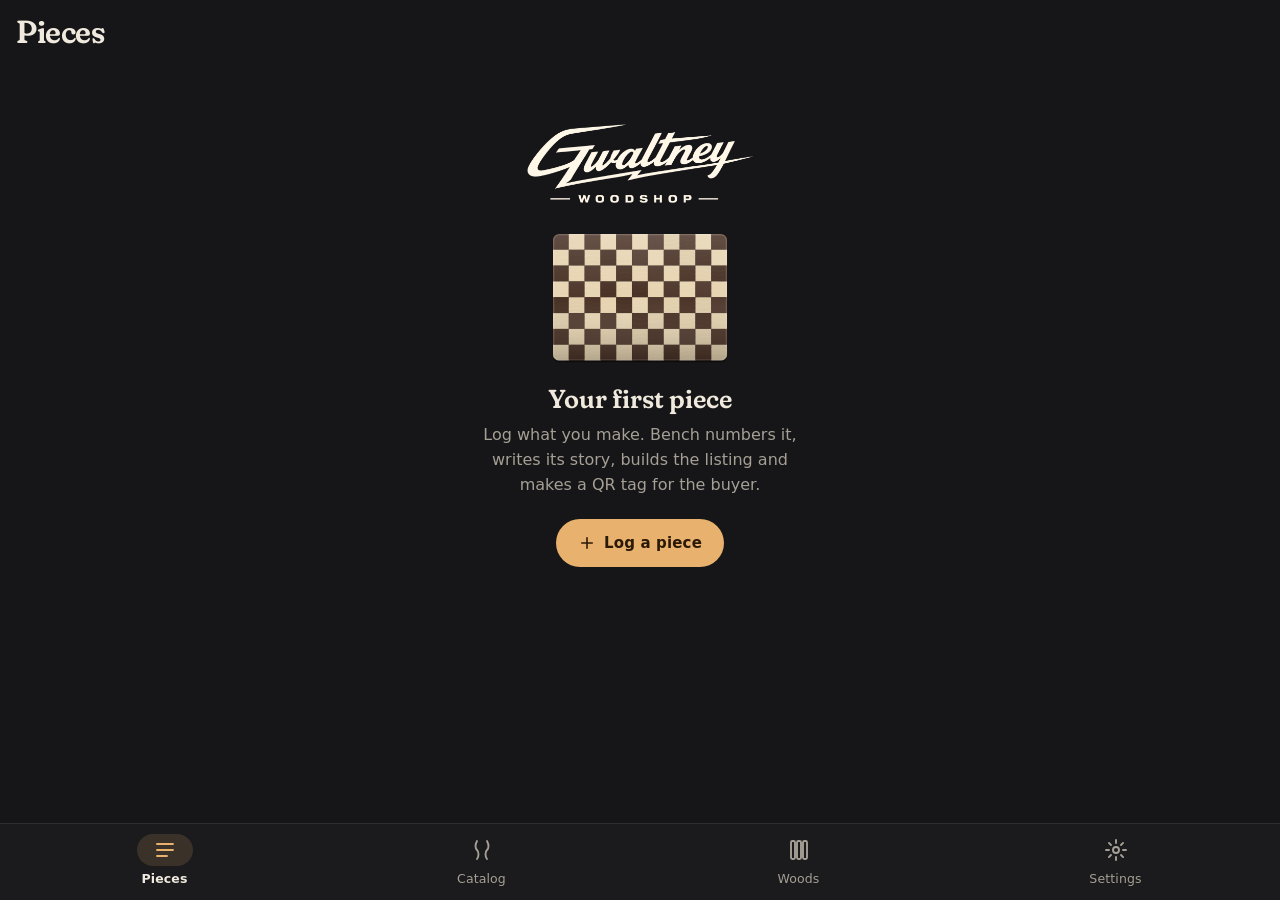
==== app/index.html @ 1e4c3df0 "Update the story page" ====
<!doctype html>
<html lang="en">
<head>
<meta charset="utf-8">
<meta name="viewport" content="width=device-width, initial-scale=1, viewport-fit=cover">
<meta name="theme-color" content="#161618">
<title>Bench</title>
<link rel="stylesheet" href="app.css">
</head>
<body>
<header id="top">
  <button id="backBtn" class="icon" aria-label="Back" hidden>
    <svg viewBox="0 0 24 24"><path d="M15 5l-7 7 7 7"/></svg>
  </button>
  <h1 id="title">Pieces</h1>
  <div id="topActions"></div>
</header>
<main id="view"></main>
<nav id="tabs">
  <button data-tab="pieces" class="on"><span class="pill"><svg viewBox="0 0 24 24"><path d="M4 6h16M4 12h16M4 18h10"/></svg></span><span>Pieces</span></button>
  <button data-tab="catalog"><span class="pill"><svg viewBox="0 0 24 24"><path d="M7 3c-2 4-2 7 0 9s2 6 0 9M17 3c2 4 2 7 0 9s-2 6 0 9"/></svg></span><span>Catalog</span></button>
  <button data-tab="woods"><span class="pill"><svg viewBox="0 0 24 24"><rect x="4" y="3" width="4" height="18" rx="1.5"/><rect x="10" y="3" width="4" height="18" rx="1.5"/><rect x="16" y="3" width="4" height="18" rx="1.5"/></svg></span><span>Woods</span></button>
  <button data-tab="settings"><span class="pill"><svg viewBox="0 0 24 24"><circle cx="12" cy="12" r="3"/><path d="M12 2v3M12 19v3M2 12h3M19 12h3M4.9 4.9l2.1 2.1M17 17l2.1 2.1M4.9 19.1L7 17M17 7l2.1-2.1"/></svg></span><span>Settings</span></button>
</nav>
<div id="sheet" hidden><div class="sheet-card" id="sheetCard"></div></div>
<div id="toast" hidden></div>
<input type="file" id="filePick" hidden>
<script src="qrcode.js"></script>
<script src="geom.js"></script>
<script src="shapes.js"></script>
<script src="grain.js"></script>
<script src="draw.js"></script>
<script src="bowl.js"></script>
<script src="boards.js"></script>
<script src="clipper.js"></script>
<script src="three.min.js"></script>
<script src="view3d.js"></script>
<script src="data.js"></script>
<script src="app.js"></script>
<script src="sync.js"></script>
</body>
</html>
---- app/app.css ----
/* Bench — graphite dark with honey accents. Wood is the color; the chrome stays quiet.
   Signature: grain-line squiggles for progress, measurements set in Fraunces with real fractions. */
@font-face { font-family: 'Fraunces'; src: url(fonts/fraunces.woff2) format('woff2-variations'), url(fonts/fraunces.woff2) format('woff2'); font-weight: 100 900; font-display: swap; }
:root {
  --bg: #161618;
  --card: #1f1f22;
  --card2: #29292d;
  --card3: #333338;
  --line: #3a3a40;
  --line-soft: #2c2c31;
  --text: #f0e9dd;
  --dim: #a59f95;
  --faint: #6e6a64;
  --accent: #e9b16e;
  --accent-ink: #2b1907;
  --accent-tint: rgba(233, 177, 110, .15);
  --accent-line: rgba(233, 177, 110, .5);
  --ok: #a3c98d;
  --ok-ink: #14230d;
  --danger: #ff9f8c;
  --serif: 'Fraunces', 'Noto Serif', Georgia, serif;
  --sans: 'Google Sans Text', 'Google Sans', Roboto, system-ui, -apple-system, sans-serif;
  --spring: cubic-bezier(.34, 1.5, .64, 1);
  --ease: cubic-bezier(.2, 0, 0, 1);
  --safe-top: env(safe-area-inset-top, 0px);
  --safe-bot: env(safe-area-inset-bottom, 0px);
}
* { box-sizing: border-box; -webkit-tap-highlight-color: transparent; }
html, body { margin: 0; background: var(--bg); color: var(--text); font-family: var(--sans); font-size: 16px; }
body { min-height: 100vh; padding-bottom: calc(84px + var(--safe-bot)); -webkit-font-smoothing: antialiased; }
button { font: inherit; color: inherit; background: none; border: 0; cursor: pointer; padding: 0; }
button:disabled { opacity: .38; pointer-events: none; }
input, textarea, select { font: inherit; color: var(--text); background: var(--card2); border: 1.5px solid transparent; border-radius: 14px; padding: 13px 14px; width: 100%; transition: border-color .2s var(--ease), background .2s; }
input::placeholder, textarea::placeholder { color: var(--faint); }
textarea { min-height: 120px; resize: vertical; line-height: 1.5; }
input:focus, textarea:focus, select:focus { outline: none; border-color: var(--accent); background: #2d2b2a; }
:focus-visible { outline: 2px solid var(--accent); outline-offset: 2px; }
input[type=color] { padding: 0; height: 52px; border: 0; overflow: hidden; cursor: pointer; }
input[type=color]::-webkit-color-swatch-wrapper { padding: 0; }
input[type=color]::-webkit-color-swatch { border: 0; border-radius: 14px; }
select { appearance: none; background-image: linear-gradient(45deg, transparent 50%, var(--dim) 50%), linear-gradient(135deg, var(--dim) 50%, transparent 50%); background-position: calc(100% - 20px) 55%, calc(100% - 15px) 55%; background-size: 5px 5px; background-repeat: no-repeat; padding-right: 36px; }
label.f { display: block; margin: 18px 0 7px; color: var(--dim); font-size: 13.5px; font-weight: 500; letter-spacing: .01em; }
label.f span { color: var(--faint); font-weight: 400; }
svg { display: block; }
[hidden] { display: none !important; }
h2, h3 { font-family: var(--serif); font-weight: 600; font-variation-settings: 'SOFT' 100; }

/* ---------- Touch: a soft honey bloom where the finger lands, and a little spring ---------- */
.btn, .card.listrow, button.listrow, .chip, .seg button, .filters button, nav#tabs button, .wood, .tpl, .preset, .kp button, .stepper button, .fab, .icon, .tl, .piece, .patpick, .swrow, .lockbtn, .meas, .mini { position: relative; }
.btn::after, button.listrow::after, .chip::after, .seg button::after, .filters button::after, .wood::after, .tpl::after, .preset::after, .kp button::after, .stepper button::after, .fab::after, .icon::after, .tl::after, .piece::after, .patpick::after, .swrow::after, .lockbtn::after, .meas::after, .mini::after {
  content: ''; position: absolute; inset: 0; border-radius: inherit; pointer-events: none; opacity: 0;
  background: radial-gradient(circle at var(--bx, 50%) var(--by, 50%), rgba(255, 210, 150, .26), rgba(255, 190, 120, .08) 45%, transparent 72%);
  transition: opacity .6s var(--ease);
}
.bloom::after { opacity: 1; transition: opacity .06s; }
.btn, .chip, .seg button, .filters button, .wood, .tpl, .preset, .kp button, .stepper button, .fab, .tl, .piece, .patpick, .meas, .mini { transition: transform .4s var(--spring), border-radius .4s var(--spring), background-color .2s, color .2s, border-color .2s; }
.btn:active, .chip:active, .filters button:active, .wood:active, .tpl:active, .preset:active, .kp button:active, .stepper button:active, .fab:active, .tl:active, .piece:active, .patpick:active, .meas:active, .mini:active { transform: scale(.965); transition-duration: .1s; }

/* ---------- Top bar: a large title that tucks in when you scroll ---------- */
header#top { position: sticky; top: 0; z-index: 5; display: flex; align-items: center; gap: 4px; height: calc(64px + var(--safe-top)); padding: var(--safe-top) 12px 0 16px; background: var(--bg); transition: box-shadow .3s; }
header#top.scrolled { box-shadow: 0 1px 0 var(--line-soft), 0 10px 24px -14px #000; }
header h1 { flex: 1; margin: 0; font: 600 32px/1.15 var(--serif); font-variation-settings: 'SOFT' 100, 'opsz' 72; letter-spacing: -.012em; white-space: nowrap; overflow: hidden; text-overflow: ellipsis; transition: font-size .3s var(--ease); }
header#top.scrolled h1 { font-size: 22px; }
#backBtn { margin-left: -8px; }
.icon { width: 44px; height: 44px; border-radius: 22px; display: grid; place-items: center; flex: none; color: var(--text); }
.icon svg { width: 24px; height: 24px; fill: none; stroke: currentColor; stroke-width: 2; stroke-linecap: round; stroke-linejoin: round; }
#topActions { display: flex; gap: 4px; align-items: center; }

main#view { padding: 2px 16px 28px; }
main#view.enter { animation: viewIn .32s var(--ease); }
@keyframes viewIn { from { opacity: 0; transform: translateY(10px); } }

/* ---------- Navigation bar with the expressive pill ---------- */
nav#tabs { position: fixed; left: 0; right: 0; bottom: 0; z-index: 6; display: grid; grid-template-columns: repeat(4, 1fr); background: #1c1c1fee; padding: 10px 6px calc(12px + var(--safe-bot)); backdrop-filter: blur(14px); -webkit-backdrop-filter: blur(14px); box-shadow: 0 -1px 0 var(--line-soft); }
nav#tabs button { display: flex; flex-direction: column; align-items: center; gap: 5px; color: var(--dim); font-size: 12.5px; font-weight: 500; letter-spacing: .01em; border-radius: 18px; padding-bottom: 2px; }
nav#tabs .pill { display: grid; place-items: center; width: 56px; height: 32px; border-radius: 16px; transition: background-color .3s, width .45s var(--spring); }
nav#tabs button svg { width: 24px; height: 24px; fill: none; stroke: currentColor; stroke-width: 1.9; stroke-linecap: round; stroke-linejoin: round; }
nav#tabs button.on { color: var(--text); font-weight: 700; }
nav#tabs button.on .pill { background: var(--accent-tint); color: var(--accent); animation: pillIn .5s var(--spring); }
@keyframes pillIn { from { width: 24px; } }

/* ---------- Buttons: fully round, they square up a little when pressed ---------- */
.btn { white-space: nowrap; display: inline-flex; align-items: center; justify-content: center; gap: 8px; min-height: 48px; padding: 0 22px; border-radius: 999px; background: var(--card2); font-weight: 600; font-size: 15px; letter-spacing: .01em; }
.btn:active { border-radius: 16px; }
.btn.primary { background: var(--accent); color: var(--accent-ink); }
.btn.tonal { background: var(--accent-tint); color: var(--accent); }
.btn.wide { width: 100%; }
.btn.small { min-height: 38px; padding: 0 15px; font-size: 14px; }
.btn.small:active { border-radius: 12px; }
.btn.danger { color: var(--danger); background: rgba(255, 159, 140, .09); }
.btn svg { width: 18px; height: 18px; fill: none; stroke: currentColor; stroke-width: 2.1; stroke-linecap: round; stroke-linejoin: round; flex: none; }
.row { display: flex; gap: 10px; align-items: center; }
.row > * { flex: 1; min-width: 0; }
.muted { color: var(--dim); }
.small { font-size: 13.5px; }
.center { text-align: center; }
.sec { margin: 26px 2px 10px; font: 600 19px/1.2 var(--serif); font-variation-settings: 'SOFT' 100, 'opsz' 24; color: var(--text); display: flex; align-items: center; justify-content: space-between; gap: 10px; }
.sec .small, .sec .muted { font-family: var(--sans); font-weight: 400; }
.note { color: var(--dim); font-size: 13.5px; line-height: 1.5; margin: 8px 2px 0; }

/* ---------- Surfaces ---------- */
.card { background: var(--card); border-radius: 22px; padding: 16px; box-shadow: inset 0 1px 0 rgba(255, 255, 255, .025); }
.card.flush { padding: 0; overflow: hidden; }
.tray { background: var(--card); border-radius: 26px; padding: 18px 16px 18px; margin-top: 14px; box-shadow: inset 0 1px 0 rgba(255, 255, 255, .025); }
.tray-h { display: flex; align-items: center; justify-content: space-between; gap: 10px; margin: 0 0 12px; font: 600 19px/1.2 var(--serif); font-variation-settings: 'SOFT' 100, 'opsz' 24; }
.tray-h .small { font-family: var(--sans); font-weight: 400; }
.tray label.f:first-child, .tray .tray-h + label.f { margin-top: 0; }
.tray .card { background: var(--card2); }
.tray .card input, .tray .card select, .tray .card textarea, .sheet-card .card input, .sheet-card .card select, .sheet-card .card textarea { background: var(--card3); }
.tray input, .tray textarea, .tray select { background: var(--card2); }
.listrow { display: flex; align-items: center; gap: 12px; padding: 13px 14px; border-bottom: 1px solid var(--line-soft); width: 100%; text-align: left; min-height: 56px; }
.listrow:last-child { border-bottom: 0; }
.listrow .grow, .grow { flex: 1; min-width: 0; }
.listrow .t { font-weight: 600; font-size: 15.5px; }
.listrow .s { font-size: 13.5px; color: var(--dim); white-space: nowrap; overflow: hidden; text-overflow: ellipsis; margin-top: 1px; }
.listrow.add { color: var(--accent); font-weight: 600; }
.chip { display: inline-flex; align-items: center; gap: 5px; padding: 4px 11px; border-radius: 99px; font-size: 12.5px; font-weight: 500; background: var(--card2); color: var(--dim); white-space: nowrap; }
.chip.sold { color: var(--ok); background: rgba(163, 201, 141, .12); }
.chip.avail { color: var(--accent); background: var(--accent-tint); }
.chip.warn { color: var(--danger); background: rgba(255, 159, 140, .12); }
.filters { display: flex; gap: 8px; overflow-x: auto; padding: 2px 16px 12px; margin: 0 -16px; scrollbar-width: none; scroll-padding: 16px; }
.filters::-webkit-scrollbar { display: none; }
.filters button { flex: none; padding: 9px 16px; border-radius: 12px; background: var(--card2); color: var(--dim); font-size: 14px; font-weight: 500; }
.filters button.on { background: var(--accent); color: var(--accent-ink); font-weight: 600; border-radius: 999px; }
.filters button.tpl { border-radius: 18px; padding: 8px 6px; width: 88px; background: var(--card); color: inherit; font-size: inherit; }
.filters button.tpl.sel { background: var(--accent-tint); box-shadow: inset 0 0 0 1.5px var(--accent-line); }

/* Button group (segmented): connected pieces, the chosen one turns into a pill */
.seg { display: flex; gap: 3px; }
.seg button { flex: 1; min-height: 44px; padding: 0 8px; border-radius: 10px; background: var(--card2); color: var(--dim); font-size: 14px; font-weight: 500; transition: border-radius .45s var(--spring), background-color .2s, color .2s; }
.seg button:first-child { border-radius: 999px 10px 10px 999px; }
.seg button:last-child { border-radius: 10px 999px 999px 10px; }
.seg button:only-child { border-radius: 999px; }
.seg button.on { background: var(--accent); color: var(--accent-ink); font-weight: 600; border-radius: 999px; }

.strip { display: flex; height: 12px; border-radius: 6px; overflow: hidden; }
.strip i { flex: 1; }

/* ---------- Pieces ---------- */
.search { display: flex; align-items: center; gap: 10px; background: var(--card2); border-radius: 999px; padding: 0 8px 0 16px; margin: 0 0 12px; }
.search svg { width: 20px; height: 20px; fill: none; stroke: var(--dim); stroke-width: 2; stroke-linecap: round; flex: none; }
.search input { background: none; border: 0; padding: 13px 0; }
.search input:focus { background: none; }
.piece { display: flex; gap: 14px; align-items: center; padding: 12px 14px 12px 12px; margin-bottom: 10px; width: 100%; text-align: left; background: var(--card); border-radius: 24px; }
.piece .thumb { width: 76px; height: 76px; border-radius: 18px; background: #232327; flex: none; overflow: hidden; display: grid; place-items: center; }
.piece .thumb img { width: 100%; height: 100%; object-fit: cover; }
.piece .thumb svg { width: 100%; height: 100%; }
.piece .meta { flex: 1; min-width: 0; }
.no { font: 600 13.5px var(--serif); font-variation-settings: 'SOFT' 100; color: var(--accent); letter-spacing: .03em; font-feature-settings: 'tnum' 1; }
.piece .nm { font: 600 18px/1.2 var(--serif); font-variation-settings: 'SOFT' 100, 'opsz' 24; margin: 1px 0 7px; white-space: nowrap; overflow: hidden; text-overflow: ellipsis; }
.piece .lc { display: flex; align-items: center; gap: 10px; }
.piece .lc .chip { padding: 2px 9px; }
.piece .woodline { display: flex; height: 6px; border-radius: 3px; overflow: hidden; margin-top: 9px; opacity: .9; }
.piece .woodline i { flex: 1; }

/* Squiggle: wavy where it's in progress, flat where it's still to come */
.squig { display: block; height: 14px; max-width: 100%; overflow: visible; flex: none; }
.squig .wv { animation: wave 1.5s linear infinite; }
@keyframes wave { to { transform: translateX(var(--wl, -22px)); } }
.spin { width: 44px; height: 44px; animation: spin 1.6s linear infinite; }
@keyframes spin { to { transform: rotate(360deg); } }
.loading { display: grid; place-items: center; gap: 12px; padding: 30px 10px; color: var(--dim); font-size: 14px; }

/* Wood checklist */
.woodlist { display: grid; grid-template-columns: 1fr 1fr; gap: 8px; }
.wood { display: flex; align-items: center; gap: 10px; padding: 9px 10px; border-radius: 16px; background: var(--card2); text-align: left; min-height: 54px; }
.wood .sw { width: 32px; height: 32px; border-radius: 10px; flex: none; box-shadow: inset 0 0 0 1px #0005; }
.wood .wn { flex: 1; font-weight: 600; font-size: 14.5px; line-height: 1.2; }
.wood.picked { background: var(--accent-tint); box-shadow: inset 0 0 0 1.5px var(--accent-line); }
.wood .cnt { position: absolute; top: -6px; right: -6px; min-width: 22px; height: 22px; padding: 0 6px; border-radius: 11px; background: var(--accent); color: var(--accent-ink); font: 700 12px/22px var(--sans); text-align: center; z-index: 1; }
.wood .sw.plus { box-shadow: inset 0 0 0 1.5px var(--line); display: grid; place-items: center; color: var(--dim); font-size: 20px; background: none; }
.wood.other { color: var(--dim); }
.order { display: flex; flex-wrap: wrap; gap: 8px; margin: 12px 0 4px; min-height: 40px; }
.order .o { display: flex; align-items: center; gap: 7px; padding: 5px 11px 5px 5px; border-radius: 12px; background: var(--card2); font-size: 14px; touch-action: none; user-select: none; }
.order .o b { display: grid; place-items: center; width: 26px; height: 26px; border-radius: 8px; color: #fff; font-size: 12px; text-shadow: 0 1px 2px #000a; }
.order .o.drag { opacity: .5; }
.order .o.over { box-shadow: inset 0 0 0 1.5px var(--accent); }
.order .empty { color: var(--faint); font-size: 14px; padding: 8px 0; }

/* ---------- Catalog ---------- */
.grid { display: grid; grid-template-columns: repeat(3, 1fr); gap: 10px; }
.tpl { background: var(--card); border-radius: 20px; padding: 10px 8px 9px; text-align: center; }
.tpl .pv { height: 110px; display: grid; place-items: center; }
.tpl .pv svg { max-width: 100%; max-height: 110px; }
.tpl .code { font: 600 14px var(--serif); font-variation-settings: 'SOFT' 100; color: var(--accent); margin-top: 6px; }
.tpl .tn { font-size: 12.5px; color: var(--dim); white-space: nowrap; overflow: hidden; text-overflow: ellipsis; }
.tpl.sel { background: var(--accent-tint); box-shadow: inset 0 0 0 1.5px var(--accent-line); }
.pbadge { position: absolute; top: 7px; right: 7px; width: 20px; height: 20px; border-radius: 10px; background: var(--ok); color: var(--ok-ink); font: 700 12px/20px var(--sans); text-align: center; }
.preview { background: radial-gradient(130% 100% at 50% 0%, #2b2b30, #1a1a1d 70%); border-radius: 26px; padding: 20px; display: grid; place-items: center; min-height: 200px; position: relative; }
.preview svg { width: 100%; height: auto; max-height: 340px; }
.preview.bar { display: flex; flex-direction: column; align-items: stretch; gap: 10px; padding-bottom: 12px; }
.preview.bar > svg { align-self: center; }
.pvbar { display: flex; align-items: center; gap: 8px; }
.pvtag { flex: 1; min-width: 0; font: 600 15px var(--serif); font-variation-settings: 'SOFT' 100; color: var(--dim); font-feature-settings: 'tnum' 1; white-space: nowrap; overflow: hidden; text-overflow: ellipsis; }

/* Sticky preview while designing a board or bowl */
.pvdock { position: sticky; top: calc(64px + var(--safe-top)); z-index: 4; margin: 6px -16px 0; padding: 6px 16px 10px; background: linear-gradient(var(--bg) 82%, transparent); }
.pvdock .preview { min-height: 0; padding: 12px 12px 10px 16px; }
.pvdock .preview svg { max-height: 136px; }
.tools { display: flex; gap: 6px; flex: none; }
.mini { display: inline-flex; align-items: center; gap: 6px; height: 32px; padding: 0 12px; border-radius: 99px; background: #0009; color: var(--text); font-size: 13px; font-weight: 600; backdrop-filter: blur(6px); }
.mini svg { width: 16px; height: 16px; fill: none; stroke: currentColor; stroke-width: 2; stroke-linecap: round; stroke-linejoin: round; }

/* ---------- Photos ---------- */
.photos { display: flex; gap: 8px; overflow-x: auto; padding-bottom: 4px; }
.photos .ph { position: relative; width: 96px; height: 96px; border-radius: 18px; overflow: hidden; flex: none; background: var(--card2); }
.photos .ph img { width: 100%; height: 100%; object-fit: cover; }
.photos .ph button { position: absolute; top: 5px; right: 5px; width: 28px; height: 28px; border-radius: 14px; background: #000b; color: #fff; font-size: 16px; line-height: 28px; }
.photos .add { width: 96px; height: 96px; border-radius: 18px; border: 1.5px dashed var(--line); color: var(--dim); display: grid; place-items: center; flex: none; font-size: 28px; }

/* ---------- Detail ---------- */
.hero { border-radius: 26px; overflow: hidden; background: var(--card2); aspect-ratio: 4/3; display: grid; place-items: center; margin-bottom: 14px; }
.hero img { width: 100%; height: 100%; object-fit: cover; }
.dtitle { font: 600 28px/1.15 var(--serif); font-variation-settings: 'SOFT' 100, 'opsz' 48; letter-spacing: -.01em; }
.story { font: 17px/1.7 var(--serif); font-variation-settings: 'SOFT' 50, 'opsz' 14; white-space: pre-wrap; color: #ebe3d6; }
.actions { display: grid; grid-template-columns: 1fr 1fr; gap: 10px; margin: 16px 0; }
.kv { display: grid; grid-template-columns: auto 1fr; gap: 9px 16px; font-size: 15px; margin: 0; }
.kv dt { color: var(--dim); }
.kv dd { margin: 0; }
.money { display: grid; grid-template-columns: repeat(3, 1fr); gap: 8px; margin-top: 12px; }
.money div { background: var(--card2); border-radius: 16px; padding: 10px 12px; }
.money b { display: block; font: 600 20px var(--serif); font-variation-settings: 'SOFT' 100; font-feature-settings: 'tnum' 1; }
.money span { font-size: 12.5px; color: var(--dim); }

/* ---------- Sheet ---------- */
#sheet { position: fixed; inset: 0; z-index: 20; background: rgba(0, 0, 0, .55); display: flex; align-items: flex-end; animation: fade .25s; }
#sheet[hidden] { display: none; }
@keyframes fade { from { opacity: 0; } }
.sheet-card { width: 100%; max-height: 90vh; overflow-y: auto; overscroll-behavior: contain; background: var(--card); border-radius: 30px 30px 0 0; padding: 8px 16px calc(22px + var(--safe-bot)); animation: up .42s var(--spring); }
.sheet-card .grab { position: sticky; top: -8px; margin: -8px -16px 4px; padding: 12px 0 10px; display: flex; justify-content: center; background: var(--card); z-index: 2; touch-action: none; cursor: grab; }
.sheet-card .grab i { width: 36px; height: 4px; border-radius: 2px; background: var(--line); }
.sheet-card h2 { margin: 2px 0 14px; font-size: 23px; font-variation-settings: 'SOFT' 100, 'opsz' 36; }
.sheet-card .card { background: var(--card2); }
.sheet-card input, .sheet-card textarea, .sheet-card select { background: var(--card2); }
.sheet-card .wood { background: var(--card2); }
@keyframes up { from { transform: translateY(70%); } }
.qrbox { background: #fff; border-radius: 20px; padding: 14px; display: grid; place-items: center; }
.qrbox canvas, .qrbox img { width: 100%; max-width: 320px; height: auto; }

/* ---------- Snackbar ---------- */
#toast { position: fixed; left: 16px; right: 16px; bottom: calc(96px + var(--safe-bot)); z-index: 30; display: flex; align-items: center; gap: 12px; background: #efe7da; color: #221a12; padding: 6px 8px 6px 16px; min-height: 48px; border-radius: 16px; font-weight: 500; font-size: 14.5px; box-shadow: 0 10px 30px #000a; animation: toastIn .4s var(--spring); }
#toast span { flex: 1; padding: 8px 0; }
#toast button { color: #8a5310; font-weight: 700; padding: 10px 12px; border-radius: 10px; flex: none; }
#toast.top { top: calc(12px + var(--safe-top)); bottom: auto; }
@keyframes toastIn { from { transform: translateY(30px); opacity: 0; } }
.pickrow { display: flex; align-items: center; gap: 12px; width: 100%; text-align: left; padding: 12px 4px; border-bottom: 1px solid var(--line-soft); }
.pickrow:last-child { border-bottom: 0; }
.pickrow .box { width: 24px; height: 24px; border-radius: 7px; border: 2px solid #8a8178; flex: none; display: grid; place-items: center; }
.pickrow.on .box { background: var(--accent); border-color: var(--accent); }
.pickrow.on .box::after { content: ''; width: 10px; height: 5px; border: solid #1d1611; border-width: 0 0 2.5px 2.5px; transform: translateY(-1px) rotate(-45deg); }
.cardprev { background: #fff; border-radius: 10px; overflow: hidden; box-shadow: 0 2px 10px #0006; }
.cardprev img { display: block; width: 100%; height: auto; }
.steps { margin: 12px 0 6px; padding-left: 22px; }
.steps li { margin-bottom: 16px; line-height: 1.45; color: var(--text, #eee); }
.steps li::marker { color: var(--accent); font-weight: 700; }
.pagechip { background: var(--card3, #2a2a2e); border-radius: 12px; padding: 12px 14px; font-weight: 600; word-break: break-all; }
details.adv { margin-top: 14px; }
details.adv summary { color: var(--muted, #a59c92); font-size: 14px; padding: 6px 0; }
.shoplogo { display: block; max-width: 100%; height: auto; filter: brightness(0) invert(.92) sepia(.25); }
.logocard { background: #efe7da; border-radius: 18px; padding: 18px 22px; display: grid; place-items: center; }
.logocard img { max-width: 100%; max-height: 120px; }
.empty-state { text-align: center; padding: 56px 24px; color: var(--dim); }
.empty-state h3 { font-size: 26px; color: var(--text); margin: 18px 0 8px; font-variation-settings: 'SOFT' 100, 'opsz' 48; }
.empty-state p { line-height: 1.55; max-width: 34ch; margin: 0 auto 22px; }

/* Floating action button: extended at the top of the list, folds to an icon as you scroll */
.fab { position: fixed; right: 16px; bottom: calc(100px + var(--safe-bot)); z-index: 7; height: 60px; min-width: 60px; padding: 0 18px; border-radius: 20px; background: var(--accent); color: var(--accent-ink); display: flex; align-items: center; justify-content: center; gap: 10px; box-shadow: 0 10px 28px -6px #000c; font-weight: 700; font-size: 15.5px; }
.fab svg { width: 26px; height: 26px; fill: none; stroke: currentColor; stroke-width: 2.4; stroke-linecap: round; flex: none; }
.fab span { max-width: 140px; overflow: hidden; white-space: nowrap; transition: max-width .4s var(--spring), opacity .2s; }
.fab.fold span { max-width: 0; opacity: 0; }
.fab.fold { padding: 0 17px; gap: 0; }

/* ---------- Switches ---------- */
.switch { flex: none; width: 52px; height: 32px; border-radius: 16px; background: var(--card3); box-shadow: inset 0 0 0 2px var(--line); position: relative; transition: background-color .2s, box-shadow .2s; }
.switch i { position: absolute; top: 8px; left: 8px; width: 16px; height: 16px; border-radius: 8px; background: var(--dim); transition: all .35s var(--spring); }
.switch.on { background: var(--accent); box-shadow: none; }
.switch.on i { left: 24px; top: 4px; width: 24px; height: 24px; border-radius: 12px; background: var(--accent-ink); }
.swrow { display: flex; align-items: center; gap: 12px; width: 100%; text-align: left; padding: 12px 2px; border-radius: 14px; }
.swrow .t { font-weight: 600; font-size: 15.5px; }
.swrow .s { font-size: 13px; color: var(--dim); margin-top: 1px; }
.swrow + .swrow { border-top: 1px solid var(--line-soft); }

.timeline { display: flex; flex-direction: column; gap: 10px; }
.tl { display: flex; gap: 12px; align-items: center; background: var(--card); border-radius: 20px; padding: 8px; text-align: left; width: 100%; }
.tl img { width: 76px; height: 76px; border-radius: 14px; object-fit: cover; flex: none; background: var(--card2); }
.tlm { flex: 1; min-width: 0; font-size: 15px; }

.v3 { position: fixed; inset: 0; z-index: 40; background: radial-gradient(120% 90% at 50% 18%, #2c2c31, #0f0f11); display: flex; flex-direction: column; animation: fade .3s; }
.v3top { display: flex; align-items: center; padding: calc(14px + var(--safe-top)) 16px 6px; }
.v3t { flex: 1; font: 600 23px var(--serif); font-variation-settings: 'SOFT' 100; }
.v3x { width: 48px; height: 48px; border-radius: 24px; background: #fff1; color: #fff; font-size: 20px; }
.v3 canvas { flex: 1; width: 100%; min-height: 0; touch-action: none; }
.v3hint { text-align: center; color: var(--dim); font-size: 13px; padding: 10px 16px calc(18px + var(--safe-bot)); }

/* ---------- Bowls ---------- */
.shapebtn { display: flex; flex-direction: column; align-items: center; gap: 2px; padding: 8px 10px !important; border-radius: 16px !important; color: #c9a57a !important; }
.shapebtn span { font-size: 12px; color: var(--dim); }
.shapebtn.on { background: var(--accent-tint) !important; box-shadow: inset 0 0 0 1.5px var(--accent-line); }
.shapebtn.on span { color: var(--text); }
.ringtop { display: grid; place-items: center; margin: 0 auto 4px; width: 220px; }
.ringtop svg { width: 220px; height: 220px; }
.ringtop [data-seg] { cursor: pointer; }
.cutgrid { display: grid; grid-template-columns: auto auto auto auto; gap: 2px 10px; font-size: 14px; }
.cutgrid span { color: var(--dim); }

.anglerow { display: flex; flex-wrap: wrap; align-items: center; gap: 8px; margin-top: 12px; }
.anglerow .seg { flex: 1 1 210px; }
.anglerow input[type=range] { flex: 1 1 120px; padding: 0; background: none; border: 0; accent-color: var(--accent); }
ol.steps { margin: 0; padding-left: 20px; } ol.steps li { margin: 0 0 8px; line-height: 1.45; font-size: 15px; }

/* ---------- Boards ---------- */
.patpick { display: flex; align-items: center; gap: 14px; width: 100%; text-align: left; padding: 10px 12px 10px 10px; border-radius: 20px; background: var(--card2); }
.patpick .pthumb { width: 84px; height: 58px; flex: none; }
.patpick .t { font: 600 17px var(--serif); font-variation-settings: 'SOFT' 100; }
.patpick .s { font-size: 13px; color: var(--dim); margin-top: 2px; line-height: 1.35; }
.patpick .chev { color: var(--dim); font-size: 22px; flex: none; }
.pgrid { display: grid; grid-template-columns: repeat(3, 1fr); gap: 8px; }
.preset { display: flex; flex-direction: column; align-items: center; gap: 5px; padding: 8px 6px 9px; border-radius: 18px; background: var(--card2); }
.preset span { font-size: 12.5px; color: var(--dim); text-align: center; line-height: 1.2; }
.preset.on { background: var(--accent-tint); box-shadow: inset 0 0 0 1.5px var(--accent-line); }
.preset.on span { color: var(--text); }
.pthumb { width: 92px; height: 62px; display: grid; place-items: center; }
.pthumb svg { max-width: 100%; max-height: 100%; }
.glabel { margin: 18px 2px 8px; font-size: 13.5px; font-weight: 600; color: var(--dim); }

/* Measurements: tap to open the tape-measure keypad */
.meas { display: flex; flex-direction: column; align-items: flex-start; gap: 2px; width: 100%; text-align: left; padding: 9px 14px 10px; border-radius: 16px; background: var(--card2); min-height: 58px; }
.meas .ml { font-size: 12.5px; color: var(--dim); font-weight: 500; }
.meas .mv { font: 600 20px/1.15 var(--serif); font-variation-settings: 'SOFT' 100, 'opsz' 24; font-feature-settings: 'tnum' 1; }
.meas.sm .mv { font-size: 17px; }
.meas.inline { flex-direction: row; align-items: center; min-height: 40px; width: auto; padding: 6px 12px; border-radius: 12px; }
.meas.inline .mv { font-size: 17px; }
.fr { font-size: .6em; margin-left: .05em; letter-spacing: 0; white-space: nowrap; }
.fr .nu { vertical-align: .6em; }
.fr .sl { font-size: 1.35em; margin: 0 -.02em; }
.fr.solo { font-size: .72em; margin-left: 0; }
.dims { font: 600 22px/1.2 var(--serif); font-variation-settings: 'SOFT' 100, 'opsz' 36; font-feature-settings: 'tnum' 1; white-space: nowrap; }
.dims .x { color: var(--faint); font-size: .8em; margin: 0 .3em; }
.dims .sub { font: 400 13px var(--sans); color: var(--dim); margin-left: .4em; }
.pair { display: grid; grid-template-columns: 1fr 44px 1fr; gap: 6px; align-items: center; }
.lockbtn { width: 44px; height: 44px; border-radius: 14px; display: grid; place-items: center; color: var(--dim); }
.lockbtn svg { width: 22px; height: 22px; fill: none; stroke: currentColor; stroke-width: 2; stroke-linecap: round; stroke-linejoin: round; }
.lockbtn.on { background: var(--accent-tint); color: var(--accent); }
.locknote { font-size: 12.5px; color: var(--dim); text-align: center; margin-top: 6px; }
.counts { display: grid; grid-template-columns: 1fr 1fr; gap: 8px; margin-top: 10px; }
.stepper { display: flex; align-items: center; background: var(--card2); border-radius: 16px; padding: 4px; min-height: 58px; }
.stepper button { width: 42px; height: 42px; border-radius: 12px; font-size: 22px; color: var(--accent); flex: none; display: grid; place-items: center; }
.stepper button:active { background: var(--card3); }
.stepper .sv { flex: 1; text-align: center; line-height: 1.1; }
.stepper .sv b { display: block; font: 600 20px var(--serif); font-variation-settings: 'SOFT' 100; font-feature-settings: 'tnum' 1; }
.stepper .sv span { font-size: 12px; color: var(--dim); }
.strow { display: flex; align-items: center; gap: 8px; padding: 8px 8px 8px 6px; border-bottom: 1px solid var(--line-soft); min-height: 58px; background: var(--card); }
.strow:last-child { border-bottom: 0; }
.strow.dragging { position: relative; z-index: 3; box-shadow: 0 10px 26px #000b; border-radius: 14px; background: var(--card3); }
.strow .hdl { width: 30px; height: 44px; display: grid; place-items: center; color: var(--faint); touch-action: none; flex: none; cursor: grab; }
.strow .hdl svg { width: 18px; height: 18px; fill: currentColor; }
.strow .who { display: flex; align-items: center; gap: 10px; flex: 1; min-width: 0; text-align: left; padding: 4px 0; }
.strow .who .sw { width: 30px; height: 30px; border-radius: 9px; flex: none; box-shadow: inset 0 0 0 1px #0005; }
.strow .who .t { font-weight: 600; font-size: 15px; white-space: nowrap; overflow: hidden; text-overflow: ellipsis; }
.strow .who .s { font-size: 12.5px; color: var(--dim); }
.strow .icon { width: 40px; height: 40px; color: var(--dim); }
.strow .icon svg { width: 20px; height: 20px; }
.tools-row { display: flex; gap: 8px; flex-wrap: wrap; margin-top: 12px; }
.keys { display: flex; flex-wrap: wrap; gap: 8px; }
.keychip { display: inline-flex; align-items: center; gap: 7px; padding: 7px 12px; font-size: 14px; border-radius: 12px; background: var(--card2); }
.keychip b { color: var(--accent); font-family: var(--serif); } .keychip i { width: 16px; height: 16px; border-radius: 5px; box-shadow: inset 0 0 0 1px #0005; display: inline-block; }
.recipe { font-family: ui-monospace, 'Roboto Mono', monospace; font-size: 14px; letter-spacing: .02em; }
.errbox { background: rgba(255, 159, 140, .08); border-radius: 16px; padding: 12px 14px; color: var(--danger); font-size: 13.5px; line-height: 1.5; margin-top: 10px; }

/* Cut list walkthrough */
.walk { display: flex; align-items: center; gap: 12px; margin: 2px 0 12px; }
.walk .squig { flex: 1; }
.walk b { font: 600 15px var(--serif); font-variation-settings: 'SOFT' 100; white-space: nowrap; }
.step { align-items: flex-start !important; gap: 12px; }
.step .tick { flex: none; width: 30px; height: 30px; border-radius: 15px; box-shadow: inset 0 0 0 2px var(--line); display: grid; place-items: center; font: 600 13px var(--serif); color: var(--dim); margin-top: -2px; transition: all .35s var(--spring); }
.step.done .tick { background: var(--ok); box-shadow: none; color: var(--ok-ink); transform: scale(1.06); }
.step .grow { line-height: 1.5; font-size: 15px; }
.step.done .grow { color: var(--dim); text-decoration: line-through; text-decoration-color: #6e6a6488; }
.need { font-size: 12.5px; margin-top: 2px; }
.need.short { color: var(--danger); }
.need.ok { color: var(--ok); }

/* ---------- Tape-measure keypad ---------- */
.kp-title { display: flex; align-items: baseline; justify-content: space-between; gap: 10px; }
.kp-val { text-align: center; font: 600 52px/1 var(--serif); font-variation-settings: 'SOFT' 100, 'opsz' 96; font-feature-settings: 'tnum' 1; margin: 6px 0 2px; min-height: 58px; letter-spacing: -.01em; }
.kp-val .fr { font-size: .55em; }
.kp-val .fr.solo { font-size: .7em; }
.kp-val.fresh { color: var(--accent); }
.kp-info { text-align: center; font-size: 13.5px; color: var(--dim); min-height: 20px; }
.ruler { position: relative; height: 62px; margin: 12px 0 10px; border-radius: 8px; overflow: hidden; touch-action: none; cursor: ew-resize; background: linear-gradient(#f2c878, #e3b25e 70%, #d29f4c); box-shadow: inset 0 -2px 0 rgba(0,0,0,.18), inset 0 1px 0 rgba(255,255,255,.35), 0 6px 18px -8px #000; -webkit-mask-image: linear-gradient(90deg, transparent, #000 12%, #000 88%, transparent); mask-image: linear-gradient(90deg, transparent, #000 12%, #000 88%, transparent); }
.ruler canvas { position: absolute; inset: 0; width: 100%; height: 100%; }
.ruler .mark { position: absolute; left: 50%; top: 0; bottom: 0; width: 2px; margin-left: -1px; background: #b3261e; box-shadow: 0 0 0 1px rgba(255,255,255,.25); }
.ruler .mark::before { content: ''; position: absolute; top: 0; left: -6px; border: 7px solid transparent; border-top-color: #b3261e; }
.kp-quick { display: flex; gap: 6px; overflow-x: auto; scrollbar-width: none; margin: 4px -16px 10px; padding: 0 16px; }
.kp-quick::-webkit-scrollbar { display: none; }
.kp-quick button { flex: none; height: 38px; padding: 0 14px; border-radius: 12px; background: var(--card2); font: 600 15px var(--serif); font-variation-settings: 'SOFT' 100; }
.kp-quick button.on { background: var(--accent-tint); color: var(--accent); }
.kp-mode { display: flex; justify-content: flex-end; margin: 0 0 6px; }
.kp-mode .seg { width: 150px; }
.kp-mode .seg button { min-height: 32px; font-size: 13px; }
.kp { display: grid; grid-template-columns: repeat(3, 1fr) 1px repeat(2, 1fr); gap: 6px; }
.kp .div { background: var(--line-soft); margin: 4px 0; }
.kp button { height: 54px; border-radius: 16px; background: var(--card2); font: 600 22px var(--serif); font-variation-settings: 'SOFT' 100; display: grid; place-items: center; }
.kp button.fk { background: #2f2a24; color: #f2c58e; font-size: 20px; }
.kp button.fk.on { background: var(--accent); color: var(--accent-ink); }
.kp button.fn { font: 600 15px var(--sans); color: var(--dim); }
.kp button:active { border-radius: 24px; }
.kp-go { display: flex; gap: 10px; margin-top: 12px; }
.kp-go .btn { flex: 1; }

@media (prefers-reduced-motion: reduce) {
  *, *::before, *::after { animation-duration: .01ms !important; animation-iteration-count: 1 !important; transition-duration: .01ms !important; }
}

/* On a computer screen keep the content a comfortable width */
@media (min-width: 900px) { #view { max-width: 820px; margin-left: auto; margin-right: auto; } }

.fils { display: flex; flex-wrap: wrap; gap: 12px; }
.fil { width: 40px; height: 40px; border-radius: 50%; border: 2px solid #ffffff22; }
.fil.on { outline: 3px solid var(--accent); outline-offset: 2px; }
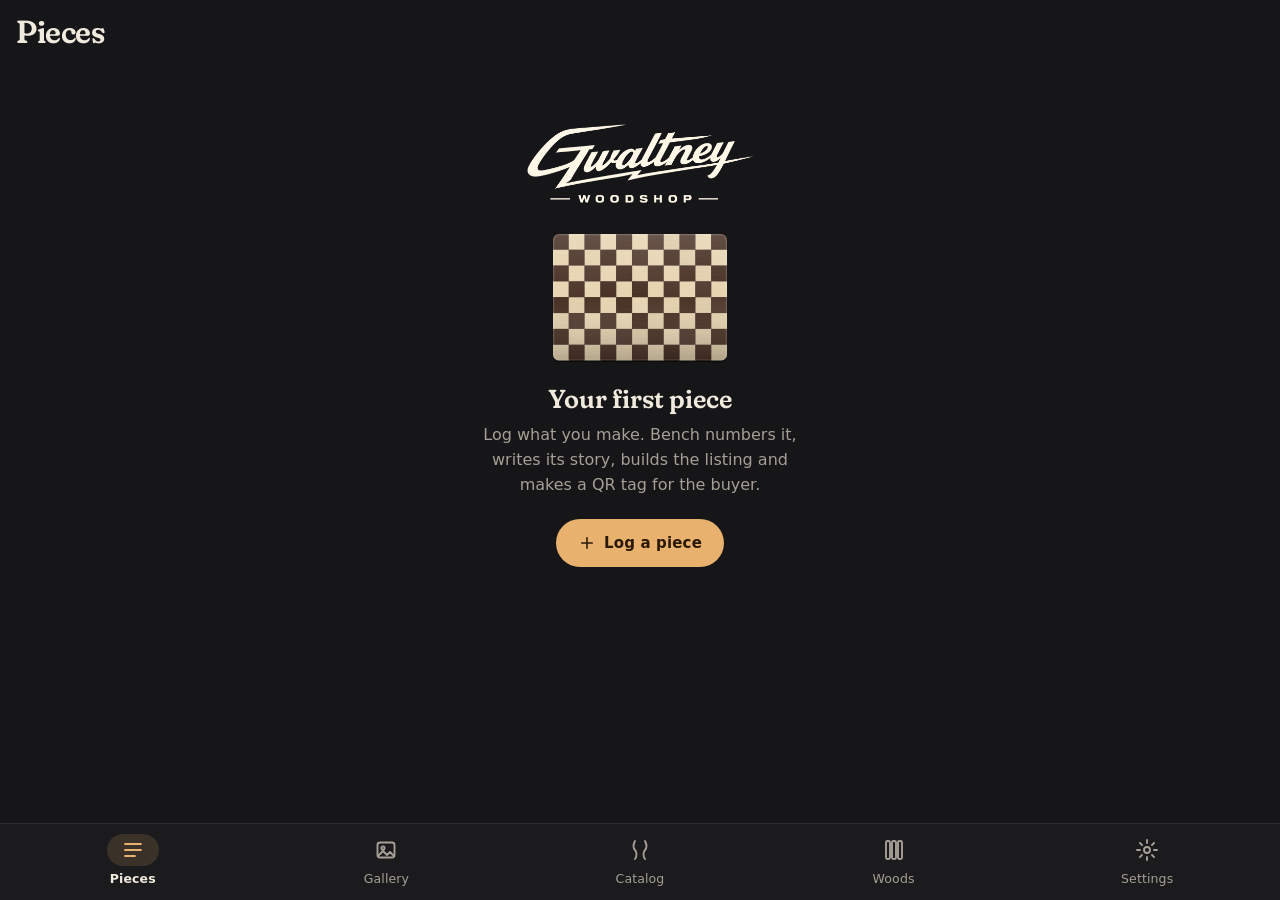
==== commit d8d5b707: "Update the story page" ====
--- a/app/index.html
+++ b/app/index.html
@@ -18,6 +18,7 @@
 <main id="view"></main>
 <nav id="tabs">
   <button data-tab="pieces" class="on"><span class="pill"><svg viewBox="0 0 24 24"><path d="M4 6h16M4 12h16M4 18h10"/></svg></span><span>Pieces</span></button>
+  <button data-tab="gallery"><span class="pill"><svg viewBox="0 0 24 24"><rect x="3.5" y="4.5" width="17" height="15" rx="2.5"/><circle cx="9" cy="10" r="1.6"/><path d="M4 18l5-5 4 4 3-3 4 4"/></svg></span><span>Gallery</span></button>
   <button data-tab="catalog"><span class="pill"><svg viewBox="0 0 24 24"><path d="M7 3c-2 4-2 7 0 9s2 6 0 9M17 3c2 4 2 7 0 9s-2 6 0 9"/></svg></span><span>Catalog</span></button>
   <button data-tab="woods"><span class="pill"><svg viewBox="0 0 24 24"><rect x="4" y="3" width="4" height="18" rx="1.5"/><rect x="10" y="3" width="4" height="18" rx="1.5"/><rect x="16" y="3" width="4" height="18" rx="1.5"/></svg></span><span>Woods</span></button>
   <button data-tab="settings"><span class="pill"><svg viewBox="0 0 24 24"><circle cx="12" cy="12" r="3"/><path d="M12 2v3M12 19v3M2 12h3M19 12h3M4.9 4.9l2.1 2.1M17 17l2.1 2.1M4.9 19.1L7 17M17 7l2.1-2.1"/></svg></span><span>Settings</span></button>
--- a/app/app.css
+++ b/app/app.css
@@ -71,7 +71,7 @@
 @keyframes viewIn { from { opacity: 0; transform: translateY(10px); } }
 
 /* ---------- Navigation bar with the expressive pill ---------- */
-nav#tabs { position: fixed; left: 0; right: 0; bottom: 0; z-index: 6; display: grid; grid-template-columns: repeat(4, 1fr); background: #1c1c1fee; padding: 10px 6px calc(12px + var(--safe-bot)); backdrop-filter: blur(14px); -webkit-backdrop-filter: blur(14px); box-shadow: 0 -1px 0 var(--line-soft); }
+nav#tabs { position: fixed; left: 0; right: 0; bottom: 0; z-index: 6; display: grid; grid-template-columns: repeat(5, 1fr); background: #1c1c1fee; padding: 10px 6px calc(12px + var(--safe-bot)); backdrop-filter: blur(14px); -webkit-backdrop-filter: blur(14px); box-shadow: 0 -1px 0 var(--line-soft); }
 nav#tabs button { display: flex; flex-direction: column; align-items: center; gap: 5px; color: var(--dim); font-size: 12.5px; font-weight: 500; letter-spacing: .01em; border-radius: 18px; padding-bottom: 2px; }
 nav#tabs .pill { display: grid; place-items: center; width: 56px; height: 32px; border-radius: 16px; transition: background-color .3s, width .45s var(--spring); }
 nav#tabs button svg { width: 24px; height: 24px; fill: none; stroke: currentColor; stroke-width: 1.9; stroke-linecap: round; stroke-linejoin: round; }
@@ -418,3 +418,33 @@
 .fils { display: flex; flex-wrap: wrap; gap: 12px; }
 .fil { width: 40px; height: 40px; border-radius: 50%; border: 2px solid #ffffff22; }
 .fil.on { outline: 3px solid var(--accent); outline-offset: 2px; }
+
+/* Match the look */
+.lk-art { background: var(--card2); border-radius: 16px; padding: 14px 10px; margin: 6px 0 8px; overflow: hidden; display: flex; align-items: center; justify-content: center; min-height: 110px; }
+.lk-art svg { width: 100%; max-height: 190px; height: auto; display: block; }
+.lk-art.zoom { overflow-x: auto; justify-content: flex-start; }
+.lk-art.zoom svg { width: 240%; max-width: none; flex: none; }
+.lk-bar { display: flex; align-items: center; gap: 10px; justify-content: space-between; margin: 4px 0 10px; }
+.lk-chips { display: flex; flex-wrap: wrap; gap: 8px; margin-bottom: 12px; }
+.lkc { width: 38px; height: 38px; border-radius: 50%; border: 3px solid transparent; font: 600 14px system-ui, sans-serif; color: #fff; text-shadow: 0 1px 2px #000a; }
+.lkc.on { border-color: var(--accent); box-shadow: 0 0 0 2px var(--bg, #0000); transform: scale(1.12); }
+.dial { height: 52px; touch-action: none; }
+.lk-row { display: flex; align-items: center; gap: 10px; margin: 12px 0; }
+.lk-row .btn { flex: 1; }
+.lk-val { flex: 1.2; text-align: center; font: 600 15px var(--serif); }
+.lk-val small { display: block; font: 500 13px system-ui, sans-serif; color: var(--dim); }
+
+.sc-cv { width: 100%; height: auto; border-radius: 14px; touch-action: none; display: block; margin-bottom: 12px; background: #000; }
+.sc-strip { height: 22px; border-radius: 8px; overflow: hidden; margin: 4px 0 10px; }
+.sc-dot { width: 22px; height: 22px; border-radius: 50%; flex: none; margin-right: 10px; box-shadow: inset 0 0 0 1px #fff3; }
+.strow select { max-width: 55%; }
+
+nav#tabs .pill { width: 52px; }
+.ggrid { display: grid; grid-template-columns: repeat(2, 1fr); gap: 12px; }
+.gtile { text-align: left; padding: 0; border-radius: 18px; background: var(--card2); overflow: hidden; display: block; }
+.gimg { aspect-ratio: 1; display: grid; place-items: center; overflow: hidden; background: #0003; font-size: 13px; }
+.gimg img { width: 100%; height: 100%; object-fit: cover; }
+.gimg svg { width: 88%; height: 88%; }
+.gcap { padding: 9px 12px 12px; display: flex; flex-direction: column; gap: 2px; }
+.gcap b { font: 600 15px var(--serif); }
+.gcap span { font-size: 12.5px; color: var(--dim); white-space: nowrap; overflow: hidden; text-overflow: ellipsis; }
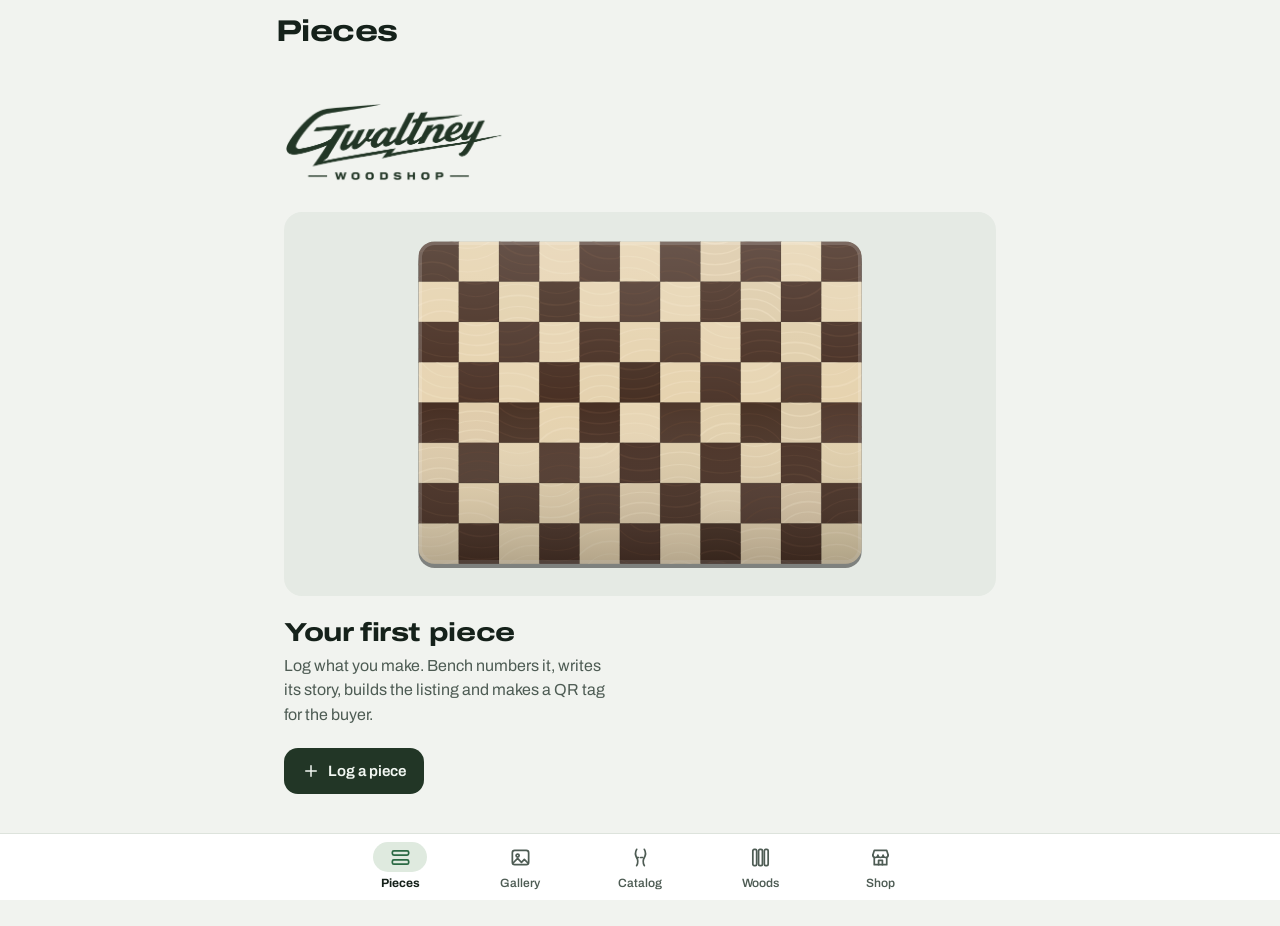
==== commit ae8981b7: "Story for No. 024, No. 026, No. 031, No. 032, No. 033" ====
--- a/app/index.html
+++ b/app/index.html
@@ -3,8 +3,16 @@
 <head>
 <meta charset="utf-8">
 <meta name="viewport" content="width=device-width, initial-scale=1, viewport-fit=cover">
-<meta name="theme-color" content="#161618">
+<meta name="theme-color" content="#f1f3ef">
 <title>Bench</title>
+<script>
+// Pick light or dark before the first paint, so the app never flashes the wrong colors
+try {
+  var t = (JSON.parse(localStorage.getItem('bench.v1') || '{}').settings || {}).theme || 'auto';
+  var sys = window.Android && Android.systemDark ? Android.systemDark() : matchMedia('(prefers-color-scheme: dark)').matches;
+  document.documentElement.dataset.theme = t === 'dark' || (t === 'auto' && sys) ? 'dark' : 'light';
+} catch (e) { document.documentElement.dataset.theme = 'light'; }
+</script>
 <link rel="stylesheet" href="app.css">
 </head>
 <body>
@@ -17,11 +25,11 @@
 </header>
 <main id="view"></main>
 <nav id="tabs">
-  <button data-tab="pieces" class="on"><span class="pill"><svg viewBox="0 0 24 24"><path d="M4 6h16M4 12h16M4 18h10"/></svg></span><span>Pieces</span></button>
+  <button data-tab="pieces" class="on"><span class="pill"><svg viewBox="0 0 24 24"><rect x="3.5" y="5" width="17" height="4.5" rx="1.6"/><rect x="3.5" y="14.5" width="17" height="4.5" rx="1.6"/></svg></span><span>Pieces</span></button>
   <button data-tab="gallery"><span class="pill"><svg viewBox="0 0 24 24"><rect x="3.5" y="4.5" width="17" height="15" rx="2.5"/><circle cx="9" cy="10" r="1.6"/><path d="M4 18l5-5 4 4 3-3 4 4"/></svg></span><span>Gallery</span></button>
-  <button data-tab="catalog"><span class="pill"><svg viewBox="0 0 24 24"><path d="M7 3c-2 4-2 7 0 9s2 6 0 9M17 3c2 4 2 7 0 9s-2 6 0 9"/></svg></span><span>Catalog</span></button>
-  <button data-tab="woods"><span class="pill"><svg viewBox="0 0 24 24"><rect x="4" y="3" width="4" height="18" rx="1.5"/><rect x="10" y="3" width="4" height="18" rx="1.5"/><rect x="16" y="3" width="4" height="18" rx="1.5"/></svg></span><span>Woods</span></button>
-  <button data-tab="settings"><span class="pill"><svg viewBox="0 0 24 24"><circle cx="12" cy="12" r="3"/><path d="M12 2v3M12 19v3M2 12h3M19 12h3M4.9 4.9l2.1 2.1M17 17l2.1 2.1M4.9 19.1L7 17M17 7l2.1-2.1"/></svg></span><span>Settings</span></button>
+  <button data-tab="catalog"><span class="pill"><svg viewBox="0 0 24 24"><path d="M8 3.5c-1.7 3-1.7 5.6 0 8.5s1.7 5.5 0 8.5"/><path d="M16 3.5c1.7 3 1.7 5.6 0 8.5s-1.7 5.5 0 8.5"/><path d="M8 12h8" stroke-dasharray="2 2.2"/></svg></span><span>Catalog</span></button>
+  <button data-tab="woods"><span class="pill"><svg viewBox="0 0 24 24"><rect x="4" y="3.5" width="4" height="17" rx="1.4"/><rect x="10" y="3.5" width="4" height="17" rx="1.4"/><rect x="16" y="3.5" width="4" height="17" rx="1.4"/></svg></span><span>Woods</span></button>
+  <button data-tab="shop"><span class="pill"><svg viewBox="0 0 24 24"><path d="M4 9.5l1.6-5h12.8L20 9.5"/><path d="M4 9.5c0 1.5 1.2 2.5 2.7 2.5s2.6-1 2.6-2.5c0 1.5 1.2 2.5 2.7 2.5s2.7-1 2.7-2.5c0 1.5 1.1 2.5 2.6 2.5S20 11 20 9.5"/><path d="M5.5 12v7.5h13V12"/><path d="M10 19.5v-4.5h4v4.5"/></svg></span><span>Shop</span></button>
 </nav>
 <div id="sheet" hidden><div class="sheet-card" id="sheetCard"></div></div>
 <div id="toast" hidden></div>
--- a/app/app.css
+++ b/app/app.css
@@ -1,307 +1,463 @@
-/* Bench — graphite dark with honey accents. Wood is the color; the chrome stays quiet.
-   Signature: grain-line squiggles for progress, measurements set in Fraunces with real fractions. */
-@font-face { font-family: 'Fraunces'; src: url(fonts/fraunces.woff2) format('woff2-variations'), url(fonts/fraunces.woff2) format('woff2'); font-weight: 100 900; font-display: swap; }
+/* Bench: a maker's ledger for Gwaltney Woodshop.
+   The wood is the only loud color. Chrome is the logo's forest green on cool, quiet neutrals.
+   Archivo carries the interface; its expanded width stamps titles and serial numbers like a maker's mark.
+   Source Serif 4 is kept for the stories, which are meant to be read. */
+@font-face { font-family: 'Archivo'; src: url(fonts/archivo.woff2) format('woff2-variations'), url(fonts/archivo.woff2) format('woff2'); font-weight: 100 900; font-stretch: 62% 125%; font-display: swap; }
+@font-face { font-family: 'Source Serif 4'; src: url(fonts/sourceserif.woff2) format('woff2-variations'), url(fonts/sourceserif.woff2) format('woff2'); font-weight: 200 900; font-display: swap; }
+
+/* ---------- Tokens: daylight (default) ---------- */
 :root {
-  --bg: #161618;
-  --card: #1f1f22;
-  --card2: #29292d;
-  --card3: #333338;
-  --line: #3a3a40;
-  --line-soft: #2c2c31;
-  --text: #f0e9dd;
-  --dim: #a59f95;
-  --faint: #6e6a64;
-  --accent: #e9b16e;
-  --accent-ink: #2b1907;
-  --accent-tint: rgba(233, 177, 110, .15);
-  --accent-line: rgba(233, 177, 110, .5);
-  --ok: #a3c98d;
-  --ok-ink: #14230d;
-  --danger: #ff9f8c;
-  --serif: 'Fraunces', 'Noto Serif', Georgia, serif;
-  --sans: 'Google Sans Text', 'Google Sans', Roboto, system-ui, -apple-system, sans-serif;
-  --spring: cubic-bezier(.34, 1.5, .64, 1);
+  color-scheme: light;
+  --bg: #f1f3ef;
+  --surface: #ffffff;
+  --surface-2: #e8ece7;
+  --surface-3: #dce2db;
+  --line: #dde3dc;
+  --line-strong: #c4cdc5;
+  --ink: #15211a;
+  --ink-2: #4e5c54;
+  --ink-3: #7f8b83;
+  --brand: #223626;
+  --on-brand: #f2f7f2;
+  --accent: #2b6a44;
+  --accent-tint: #dfeadf;
+  --accent-line: #9dbfa6;
+  --panel: #e5eae4;
+  --panel-ink: #3e4c44;
+  --sold: #3b5b86;
+  --sold-tint: #e1e8f2;
+  --ready: #2b6a44;
+  --ready-tint: #dfeadf;
+  --danger: #b3261e;
+  --danger-tint: #fbe5e2;
+  --toast: #1d2a22;
+  --toast-ink: #eef4ef;
+  --toast-act: #a6d8b4;
+  --shadow: 0 1px 2px rgba(21, 33, 26, .06), 0 8px 24px -16px rgba(21, 33, 26, .28);
+  --font: 'Archivo', 'Roboto', system-ui, -apple-system, sans-serif;
+  --serif: 'Source Serif 4', 'Noto Serif', Georgia, serif;
   --ease: cubic-bezier(.2, 0, 0, 1);
+  --spring: cubic-bezier(.3, 1.4, .6, 1);
   --safe-top: env(safe-area-inset-top, 0px);
   --safe-bot: env(safe-area-inset-bottom, 0px);
 }
+/* ---------- Tokens: after hours ---------- */
+:root[data-theme="dark"] {
+  color-scheme: dark;
+  --bg: #0f1512;
+  --surface: #171f1a;
+  --surface-2: #212a24;
+  --surface-3: #2b352e;
+  --line: #26302a;
+  --line-strong: #3a463e;
+  --ink: #e7ede8;
+  --ink-2: #a3b0a7;
+  --ink-3: #6f7c73;
+  --brand: #9ccfaa;
+  --on-brand: #0e2116;
+  --accent: #9ccfaa;
+  --accent-tint: #213a2a;
+  --accent-line: #3f6b4e;
+  --panel: #0b100d;
+  --panel-ink: #e7ede8;
+  --sold: #a9c0e6;
+  --sold-tint: #1f2a3b;
+  --ready: #9ccfaa;
+  --ready-tint: #213a2a;
+  --danger: #ffb4ab;
+  --danger-tint: #3a1e1b;
+  --toast: #e7ede8;
+  --toast-ink: #15211a;
+  --toast-act: #2b6a44;
+  --shadow: 0 10px 28px -14px rgba(0, 0, 0, .8);
+}
+
 * { box-sizing: border-box; -webkit-tap-highlight-color: transparent; }
-html, body { margin: 0; background: var(--bg); color: var(--text); font-family: var(--sans); font-size: 16px; }
-body { min-height: 100vh; padding-bottom: calc(84px + var(--safe-bot)); -webkit-font-smoothing: antialiased; }
-button { font: inherit; color: inherit; background: none; border: 0; cursor: pointer; padding: 0; }
-button:disabled { opacity: .38; pointer-events: none; }
-input, textarea, select { font: inherit; color: var(--text); background: var(--card2); border: 1.5px solid transparent; border-radius: 14px; padding: 13px 14px; width: 100%; transition: border-color .2s var(--ease), background .2s; }
-input::placeholder, textarea::placeholder { color: var(--faint); }
+html, body { margin: 0; background: var(--bg); color: var(--ink); font-family: var(--font); font-size: 16px; }
+body { min-height: 100vh; padding-bottom: calc(80px + var(--safe-bot)); -webkit-font-smoothing: antialiased; font-feature-settings: 'ss01' 0; }
+button { font: inherit; color: inherit; background: none; border: 0; cursor: pointer; padding: 0; text-align: inherit; }
+button:disabled { opacity: .4; pointer-events: none; }
+input, textarea, select { font: inherit; font-size: 16px; color: var(--ink); background: var(--surface-2); border: 1.5px solid transparent; border-radius: 12px; padding: 12px 14px; width: 100%; transition: border-color .15s, background-color .15s; }
+input::placeholder, textarea::placeholder { color: var(--ink-3); }
 textarea { min-height: 120px; resize: vertical; line-height: 1.5; }
-input:focus, textarea:focus, select:focus { outline: none; border-color: var(--accent); background: #2d2b2a; }
+input:focus, textarea:focus, select:focus { outline: none; border-color: var(--accent); background: var(--surface); }
+input:disabled { color: var(--ink-3); }
 :focus-visible { outline: 2px solid var(--accent); outline-offset: 2px; }
-input[type=color] { padding: 0; height: 52px; border: 0; overflow: hidden; cursor: pointer; }
+input[type=color] { padding: 4px; height: 50px; cursor: pointer; }
 input[type=color]::-webkit-color-swatch-wrapper { padding: 0; }
-input[type=color]::-webkit-color-swatch { border: 0; border-radius: 14px; }
-select { appearance: none; background-image: linear-gradient(45deg, transparent 50%, var(--dim) 50%), linear-gradient(135deg, var(--dim) 50%, transparent 50%); background-position: calc(100% - 20px) 55%, calc(100% - 15px) 55%; background-size: 5px 5px; background-repeat: no-repeat; padding-right: 36px; }
-label.f { display: block; margin: 18px 0 7px; color: var(--dim); font-size: 13.5px; font-weight: 500; letter-spacing: .01em; }
-label.f span { color: var(--faint); font-weight: 400; }
+input[type=color]::-webkit-color-swatch { border: 0; border-radius: 9px; }
+input[type=date] { min-height: 48px; }
+select { appearance: none; background-image: linear-gradient(45deg, transparent 50%, var(--ink-2) 50%), linear-gradient(135deg, var(--ink-2) 50%, transparent 50%); background-position: calc(100% - 19px) 54%, calc(100% - 14px) 54%; background-size: 5px 5px; background-repeat: no-repeat; padding-right: 34px; }
+label.f { display: block; margin: 16px 0 6px; color: var(--ink-2); font-size: 13.5px; font-weight: 560; }
+label.f span { color: var(--ink-3); font-weight: 400; }
 svg { display: block; }
 [hidden] { display: none !important; }
-h2, h3 { font-family: var(--serif); font-weight: 600; font-variation-settings: 'SOFT' 100; }
-
-/* ---------- Touch: a soft honey bloom where the finger lands, and a little spring ---------- */
-.btn, .card.listrow, button.listrow, .chip, .seg button, .filters button, nav#tabs button, .wood, .tpl, .preset, .kp button, .stepper button, .fab, .icon, .tl, .piece, .patpick, .swrow, .lockbtn, .meas, .mini { position: relative; }
-.btn::after, button.listrow::after, .chip::after, .seg button::after, .filters button::after, .wood::after, .tpl::after, .preset::after, .kp button::after, .stepper button::after, .fab::after, .icon::after, .tl::after, .piece::after, .patpick::after, .swrow::after, .lockbtn::after, .meas::after, .mini::after {
-  content: ''; position: absolute; inset: 0; border-radius: inherit; pointer-events: none; opacity: 0;
-  background: radial-gradient(circle at var(--bx, 50%) var(--by, 50%), rgba(255, 210, 150, .26), rgba(255, 190, 120, .08) 45%, transparent 72%);
-  transition: opacity .6s var(--ease);
-}
-.bloom::after { opacity: 1; transition: opacity .06s; }
-.btn, .chip, .seg button, .filters button, .wood, .tpl, .preset, .kp button, .stepper button, .fab, .tl, .piece, .patpick, .meas, .mini { transition: transform .4s var(--spring), border-radius .4s var(--spring), background-color .2s, color .2s, border-color .2s; }
-.btn:active, .chip:active, .filters button:active, .wood:active, .tpl:active, .preset:active, .kp button:active, .stepper button:active, .fab:active, .tl:active, .piece:active, .patpick:active, .meas:active, .mini:active { transform: scale(.965); transition-duration: .1s; }
-
-/* ---------- Top bar: a large title that tucks in when you scroll ---------- */
-header#top { position: sticky; top: 0; z-index: 5; display: flex; align-items: center; gap: 4px; height: calc(64px + var(--safe-top)); padding: var(--safe-top) 12px 0 16px; background: var(--bg); transition: box-shadow .3s; }
-header#top.scrolled { box-shadow: 0 1px 0 var(--line-soft), 0 10px 24px -14px #000; }
-header h1 { flex: 1; margin: 0; font: 600 32px/1.15 var(--serif); font-variation-settings: 'SOFT' 100, 'opsz' 72; letter-spacing: -.012em; white-space: nowrap; overflow: hidden; text-overflow: ellipsis; transition: font-size .3s var(--ease); }
-header#top.scrolled h1 { font-size: 22px; }
-#backBtn { margin-left: -8px; }
-.icon { width: 44px; height: 44px; border-radius: 22px; display: grid; place-items: center; flex: none; color: var(--text); }
-.icon svg { width: 24px; height: 24px; fill: none; stroke: currentColor; stroke-width: 2; stroke-linecap: round; stroke-linejoin: round; }
-#topActions { display: flex; gap: 4px; align-items: center; }
-
-main#view { padding: 2px 16px 28px; }
-main#view.enter { animation: viewIn .32s var(--ease); }
-@keyframes viewIn { from { opacity: 0; transform: translateY(10px); } }
-
-/* ---------- Navigation bar with the expressive pill ---------- */
-nav#tabs { position: fixed; left: 0; right: 0; bottom: 0; z-index: 6; display: grid; grid-template-columns: repeat(5, 1fr); background: #1c1c1fee; padding: 10px 6px calc(12px + var(--safe-bot)); backdrop-filter: blur(14px); -webkit-backdrop-filter: blur(14px); box-shadow: 0 -1px 0 var(--line-soft); }
-nav#tabs button { display: flex; flex-direction: column; align-items: center; gap: 5px; color: var(--dim); font-size: 12.5px; font-weight: 500; letter-spacing: .01em; border-radius: 18px; padding-bottom: 2px; }
-nav#tabs .pill { display: grid; place-items: center; width: 56px; height: 32px; border-radius: 16px; transition: background-color .3s, width .45s var(--spring); }
-nav#tabs button svg { width: 24px; height: 24px; fill: none; stroke: currentColor; stroke-width: 1.9; stroke-linecap: round; stroke-linejoin: round; }
-nav#tabs button.on { color: var(--text); font-weight: 700; }
-nav#tabs button.on .pill { background: var(--accent-tint); color: var(--accent); animation: pillIn .5s var(--spring); }
-@keyframes pillIn { from { width: 24px; } }
-
-/* ---------- Buttons: fully round, they square up a little when pressed ---------- */
-.btn { white-space: nowrap; display: inline-flex; align-items: center; justify-content: center; gap: 8px; min-height: 48px; padding: 0 22px; border-radius: 999px; background: var(--card2); font-weight: 600; font-size: 15px; letter-spacing: .01em; }
-.btn:active { border-radius: 16px; }
-.btn.primary { background: var(--accent); color: var(--accent-ink); }
+h1, h2, h3 { margin: 0; }
+a { color: var(--accent); }
+.disp { font-stretch: 125%; letter-spacing: -.015em; }
+.serial { font-weight: 760; font-stretch: 125%; letter-spacing: .005em; font-variant-numeric: tabular-nums; white-space: nowrap; }
+
+/* ---------- Top bar: a big stamped title that tucks in on scroll ---------- */
+header#top { position: sticky; top: 0; z-index: 5; display: flex; align-items: center; gap: 2px; height: calc(62px + var(--safe-top)); padding: var(--safe-top) 8px 0 16px; background: var(--bg); transition: box-shadow .25s, height .25s var(--ease); }
+header#top.scrolled { box-shadow: 0 1px 0 var(--line); height: calc(54px + var(--safe-top)); }
+header h1 { flex: 1; min-width: 0; font-size: 30px; line-height: 1.1; font-weight: 760; font-stretch: 125%; letter-spacing: -.02em; white-space: nowrap; overflow: hidden; text-overflow: ellipsis; transition: font-size .25s var(--ease); }
+header#top.scrolled h1, header#top.sub h1 { font-size: 20px; letter-spacing: -.01em; }
+#backBtn { margin-left: -6px; }
+.icon { width: 44px; height: 44px; border-radius: 12px; display: grid; place-items: center; flex: none; color: var(--ink); transition: background-color .15s; }
+.icon:active { background: var(--surface-2); }
+.icon svg { width: 23px; height: 23px; fill: none; stroke: currentColor; stroke-width: 1.9; stroke-linecap: round; stroke-linejoin: round; }
+#topActions { display: flex; gap: 2px; align-items: center; }
+#topActions .btn { margin-left: 4px; }
+
+main#view { padding: 4px 16px 28px; max-width: 760px; margin: 0 auto; }
+main#view.enter { animation: viewIn .22s var(--ease); }
+@keyframes viewIn { from { opacity: 0; transform: translateY(6px); } }
+
+/* ---------- Navigation bar ---------- */
+nav#tabs { position: fixed; left: 0; right: 0; bottom: 0; z-index: 6; display: grid; grid-template-columns: repeat(5, 1fr); background: var(--surface); padding: 8px 4px calc(10px + var(--safe-bot)); box-shadow: 0 -1px 0 var(--line); }
+nav#tabs button { display: flex; flex-direction: column; align-items: center; gap: 4px; color: var(--ink-2); font-size: 12px; font-weight: 560; }
+nav#tabs .pill { display: grid; place-items: center; width: 54px; height: 30px; border-radius: 15px; transition: background-color .2s; }
+nav#tabs button svg { width: 23px; height: 23px; fill: none; stroke: currentColor; stroke-width: 1.8; stroke-linecap: round; stroke-linejoin: round; }
+nav#tabs button.on { color: var(--ink); font-weight: 700; }
+nav#tabs button.on .pill { background: var(--accent-tint); color: var(--accent); }
+
+/* ---------- Buttons ---------- */
+.btn { white-space: nowrap; display: inline-flex; align-items: center; justify-content: center; gap: 8px; min-height: 46px; padding: 0 18px; border-radius: 14px; background: var(--surface-2); color: var(--ink); font-weight: 620; font-size: 15px; transition: transform .12s, background-color .15s, filter .15s; }
+.btn:active { transform: scale(.98); filter: brightness(.96); }
+.btn.primary { background: var(--brand); color: var(--on-brand); }
 .btn.tonal { background: var(--accent-tint); color: var(--accent); }
+.btn.ghost { background: transparent; color: var(--accent); padding: 0 10px; }
 .btn.wide { width: 100%; }
-.btn.small { min-height: 38px; padding: 0 15px; font-size: 14px; }
-.btn.small:active { border-radius: 12px; }
-.btn.danger { color: var(--danger); background: rgba(255, 159, 140, .09); }
-.btn svg { width: 18px; height: 18px; fill: none; stroke: currentColor; stroke-width: 2.1; stroke-linecap: round; stroke-linejoin: round; flex: none; }
+.btn.block { width: 100%; }
+.btn.small { min-height: 36px; padding: 0 13px; font-size: 14px; border-radius: 11px; gap: 6px; }
+.btn.danger { color: var(--danger); background: var(--danger-tint); }
+.btn svg { width: 18px; height: 18px; fill: none; stroke: currentColor; stroke-width: 2; stroke-linecap: round; stroke-linejoin: round; flex: none; }
 .row { display: flex; gap: 10px; align-items: center; }
 .row > * { flex: 1; min-width: 0; }
-.muted { color: var(--dim); }
+.muted { color: var(--ink-2); }
 .small { font-size: 13.5px; }
 .center { text-align: center; }
-.sec { margin: 26px 2px 10px; font: 600 19px/1.2 var(--serif); font-variation-settings: 'SOFT' 100, 'opsz' 24; color: var(--text); display: flex; align-items: center; justify-content: space-between; gap: 10px; }
-.sec .small, .sec .muted { font-family: var(--sans); font-weight: 400; }
-.note { color: var(--dim); font-size: 13.5px; line-height: 1.5; margin: 8px 2px 0; }
+.sec { margin: 28px 2px 10px; font-size: 17px; font-weight: 680; display: flex; align-items: center; justify-content: space-between; gap: 10px; }
+.sec .small, .sec .muted { font-weight: 450; }
+.note { color: var(--ink-2); font-size: 13.5px; line-height: 1.5; margin: 8px 2px 0; }
 
 /* ---------- Surfaces ---------- */
-.card { background: var(--card); border-radius: 22px; padding: 16px; box-shadow: inset 0 1px 0 rgba(255, 255, 255, .025); }
+.card { background: var(--surface); border-radius: 16px; padding: 16px; box-shadow: 0 0 0 1px var(--line); }
+:root[data-theme="dark"] .card { box-shadow: none; }
 .card.flush { padding: 0; overflow: hidden; }
-.tray { background: var(--card); border-radius: 26px; padding: 18px 16px 18px; margin-top: 14px; box-shadow: inset 0 1px 0 rgba(255, 255, 255, .025); }
-.tray-h { display: flex; align-items: center; justify-content: space-between; gap: 10px; margin: 0 0 12px; font: 600 19px/1.2 var(--serif); font-variation-settings: 'SOFT' 100, 'opsz' 24; }
-.tray-h .small { font-family: var(--sans); font-weight: 400; }
+.tray { background: var(--surface); border-radius: 18px; padding: 16px; margin-top: 12px; box-shadow: 0 0 0 1px var(--line); }
+:root[data-theme="dark"] .tray { box-shadow: none; }
+.tray-h { display: flex; align-items: center; justify-content: space-between; gap: 10px; margin: 0 0 12px; font-size: 16.5px; font-weight: 680; }
+.tray-h .small { font-weight: 450; }
 .tray label.f:first-child, .tray .tray-h + label.f { margin-top: 0; }
-.tray .card { background: var(--card2); }
-.tray .card input, .tray .card select, .tray .card textarea, .sheet-card .card input, .sheet-card .card select, .sheet-card .card textarea { background: var(--card3); }
-.tray input, .tray textarea, .tray select { background: var(--card2); }
-.listrow { display: flex; align-items: center; gap: 12px; padding: 13px 14px; border-bottom: 1px solid var(--line-soft); width: 100%; text-align: left; min-height: 56px; }
+.tray .card { background: var(--surface-2); box-shadow: none; }
+.tray .card input, .tray .card select, .tray .card textarea, .sheet-card .card input, .sheet-card .card select, .sheet-card .card textarea { background: var(--surface); }
+.listrow { display: flex; align-items: center; gap: 12px; padding: 12px 14px; border-bottom: 1px solid var(--line); width: 100%; text-align: left; min-height: 54px; }
 .listrow:last-child { border-bottom: 0; }
+button.listrow:active { background: var(--surface-2); }
 .listrow .grow, .grow { flex: 1; min-width: 0; }
-.listrow .t { font-weight: 600; font-size: 15.5px; }
-.listrow .s { font-size: 13.5px; color: var(--dim); white-space: nowrap; overflow: hidden; text-overflow: ellipsis; margin-top: 1px; }
-.listrow.add { color: var(--accent); font-weight: 600; }
-.chip { display: inline-flex; align-items: center; gap: 5px; padding: 4px 11px; border-radius: 99px; font-size: 12.5px; font-weight: 500; background: var(--card2); color: var(--dim); white-space: nowrap; }
-.chip.sold { color: var(--ok); background: rgba(163, 201, 141, .12); }
-.chip.avail { color: var(--accent); background: var(--accent-tint); }
-.chip.warn { color: var(--danger); background: rgba(255, 159, 140, .12); }
-.filters { display: flex; gap: 8px; overflow-x: auto; padding: 2px 16px 12px; margin: 0 -16px; scrollbar-width: none; scroll-padding: 16px; }
+.listrow .t { font-weight: 600; font-size: 15px; }
+.listrow .s { font-size: 13.5px; color: var(--ink-2); white-space: nowrap; overflow: hidden; text-overflow: ellipsis; margin-top: 1px; }
+.listrow.add { color: var(--accent); font-weight: 620; }
+.chev { color: var(--ink-3); flex: none; }
+.chev svg, svg.chev { width: 18px; height: 18px; fill: none; stroke: currentColor; stroke-width: 2; stroke-linecap: round; stroke-linejoin: round; }
+
+/* Status and tags */
+.chip { display: inline-flex; align-items: center; gap: 5px; padding: 3px 10px; border-radius: 99px; font-size: 12.5px; font-weight: 600; background: var(--surface-2); color: var(--ink-2); white-space: nowrap; }
+.chip.sold { color: var(--sold); background: var(--sold-tint); }
+.chip.avail { color: var(--ready); background: var(--ready-tint); }
+.chip.warn { color: var(--danger); background: var(--danger-tint); }
+.status { display: inline-flex; align-items: center; gap: 6px; font-size: 13px; font-weight: 600; color: var(--ink-2); white-space: nowrap; }
+.status::before { content: ''; width: 7px; height: 7px; border-radius: 4px; background: currentColor; }
+.status.ready { color: var(--ready); }
+.status.sold { color: var(--sold); }
+
+/* Filter chips: one line that scrolls */
+.filters { display: flex; gap: 6px; overflow-x: auto; padding: 2px 16px 12px; margin: 0 -16px; scrollbar-width: none; scroll-padding: 16px; }
 .filters::-webkit-scrollbar { display: none; }
-.filters button { flex: none; padding: 9px 16px; border-radius: 12px; background: var(--card2); color: var(--dim); font-size: 14px; font-weight: 500; }
-.filters button.on { background: var(--accent); color: var(--accent-ink); font-weight: 600; border-radius: 999px; }
-.filters button.tpl { border-radius: 18px; padding: 8px 6px; width: 88px; background: var(--card); color: inherit; font-size: inherit; }
-.filters button.tpl.sel { background: var(--accent-tint); box-shadow: inset 0 0 0 1.5px var(--accent-line); }
-
-/* Button group (segmented): connected pieces, the chosen one turns into a pill */
-.seg { display: flex; gap: 3px; }
-.seg button { flex: 1; min-height: 44px; padding: 0 8px; border-radius: 10px; background: var(--card2); color: var(--dim); font-size: 14px; font-weight: 500; transition: border-radius .45s var(--spring), background-color .2s, color .2s; }
-.seg button:first-child { border-radius: 999px 10px 10px 999px; }
-.seg button:last-child { border-radius: 10px 999px 999px 10px; }
-.seg button:only-child { border-radius: 999px; }
-.seg button.on { background: var(--accent); color: var(--accent-ink); font-weight: 600; border-radius: 999px; }
-
-.strip { display: flex; height: 12px; border-radius: 6px; overflow: hidden; }
+.filters button { flex: none; display: inline-flex; align-items: center; gap: 6px; min-height: 36px; padding: 0 14px; border-radius: 99px; background: var(--surface-2); color: var(--ink-2); font-size: 14px; font-weight: 560; transition: background-color .15s, color .15s; }
+.filters button b { font-weight: 700; color: var(--ink); font-variant-numeric: tabular-nums; }
+.filters button.on { background: var(--brand); color: var(--on-brand); font-weight: 650; }
+.filters button.on b { color: inherit; }
+.filters button.tpl { align-items: stretch; border-radius: 16px; padding: 8px 6px; width: 92px; background: var(--surface); color: inherit; font-size: inherit; min-height: 0; flex-direction: column; gap: 2px; box-shadow: 0 0 0 1px var(--line); }
+.filters button.tpl.sel { background: var(--accent-tint); box-shadow: inset 0 0 0 2px var(--accent); }
+
+/* Segmented control: a quiet track, the choice lifts out of it */
+.seg { display: flex; gap: 2px; padding: 3px; border-radius: 13px; background: var(--surface-2); }
+.seg button { flex: 1; min-height: 38px; padding: 0 8px; border-radius: 10px; color: var(--ink-2); font-size: 14px; font-weight: 560; transition: background-color .15s, color .15s, box-shadow .15s; }
+.seg button.on { background: var(--surface); color: var(--ink); font-weight: 680; box-shadow: 0 1px 3px rgba(0, 0, 0, .12); }
+:root[data-theme="dark"] .seg button.on { background: var(--surface-3); box-shadow: none; }
+.tray .seg, .sheet-card .seg { background: var(--surface-2); }
+
+.strip { display: flex; height: 12px; border-radius: 4px; overflow: hidden; }
 .strip i { flex: 1; }
 
-/* ---------- Pieces ---------- */
-.search { display: flex; align-items: center; gap: 10px; background: var(--card2); border-radius: 999px; padding: 0 8px 0 16px; margin: 0 0 12px; }
-.search svg { width: 20px; height: 20px; fill: none; stroke: var(--dim); stroke-width: 2; stroke-linecap: round; flex: none; }
-.search input { background: none; border: 0; padding: 13px 0; }
+/* ---------- Pieces list ---------- */
+.search { display: flex; align-items: center; gap: 10px; background: var(--surface-2); border-radius: 14px; padding: 0 8px 0 14px; margin: 0 0 12px; }
+.search svg { width: 20px; height: 20px; fill: none; stroke: var(--ink-2); stroke-width: 2; stroke-linecap: round; flex: none; }
+.search input { background: none; border: 0; padding: 12px 0; }
 .search input:focus { background: none; }
-.piece { display: flex; gap: 14px; align-items: center; padding: 12px 14px 12px 12px; margin-bottom: 10px; width: 100%; text-align: left; background: var(--card); border-radius: 24px; }
-.piece .thumb { width: 76px; height: 76px; border-radius: 18px; background: #232327; flex: none; overflow: hidden; display: grid; place-items: center; }
-.piece .thumb img { width: 100%; height: 100%; object-fit: cover; }
-.piece .thumb svg { width: 100%; height: 100%; }
-.piece .meta { flex: 1; min-width: 0; }
-.no { font: 600 13.5px var(--serif); font-variation-settings: 'SOFT' 100; color: var(--accent); letter-spacing: .03em; font-feature-settings: 'tnum' 1; }
-.piece .nm { font: 600 18px/1.2 var(--serif); font-variation-settings: 'SOFT' 100, 'opsz' 24; margin: 1px 0 7px; white-space: nowrap; overflow: hidden; text-overflow: ellipsis; }
-.piece .lc { display: flex; align-items: center; gap: 10px; }
-.piece .lc .chip { padding: 2px 9px; }
-.piece .woodline { display: flex; height: 6px; border-radius: 3px; overflow: hidden; margin-top: 9px; opacity: .9; }
-.piece .woodline i { flex: 1; }
-
-/* Squiggle: wavy where it's in progress, flat where it's still to come */
+.search .icon { width: 36px; height: 36px; }
+.piece { display: block; width: 100%; text-align: left; background: var(--surface); border-radius: 18px; padding: 12px 12px 13px; margin-bottom: 10px; box-shadow: 0 0 0 1px var(--line); transition: transform .12s; content-visibility: auto; contain-intrinsic-size: auto 190px; }
+:root[data-theme="dark"] .piece { box-shadow: none; }
+.piece:active { transform: scale(.99); }
+.pc-top { display: flex; align-items: baseline; justify-content: space-between; gap: 10px; padding: 0 2px; }
+.pc-top .serial { font-size: 17px; }
+.pc-sub { display: flex; justify-content: space-between; gap: 10px; font-size: 13.5px; color: var(--ink-2); margin: 1px 2px 0; }
+.pc-sub b { color: var(--ink); font-weight: 650; font-variant-numeric: tabular-nums; }
+.pc-art { position: relative; margin: 10px 0 9px; height: 76px; border-radius: 12px; background: var(--panel); display: flex; align-items: center; justify-content: center; padding: 8px 10px; overflow: hidden; }
+.pc-art > svg { width: 100%; height: 100%; }
+.pc-art .ph { position: absolute; right: 6px; top: 6px; bottom: 6px; aspect-ratio: 1; border-radius: 9px; overflow: hidden; box-shadow: 0 0 0 2px var(--panel); }
+.pc-art .ph img { width: 100%; height: 100%; object-fit: cover; display: block; }
+.pc-art.has-ph > svg { width: calc(100% - 80px); margin-right: 72px; }
+.pc-woods { font-size: 13.5px; color: var(--ink); padding: 0 2px; white-space: nowrap; overflow: hidden; text-overflow: ellipsis; }
+.woodline { display: flex; height: 6px; border-radius: 3px; overflow: hidden; margin-top: 8px; }
+.woodline i { flex: 1; }
+.list-foot { display: flex; align-items: center; justify-content: space-between; gap: 10px; padding: 12px 14px; margin-top: 4px; border-radius: 14px; background: var(--surface-2); font-size: 14px; color: var(--ink-2); }
+
+/* Squiggle (cut list progress) */
 .squig { display: block; height: 14px; max-width: 100%; overflow: visible; flex: none; }
 .squig .wv { animation: wave 1.5s linear infinite; }
 @keyframes wave { to { transform: translateX(var(--wl, -22px)); } }
-.spin { width: 44px; height: 44px; animation: spin 1.6s linear infinite; }
+.spin { width: 40px; height: 40px; animation: spin 1.4s linear infinite; }
 @keyframes spin { to { transform: rotate(360deg); } }
-.loading { display: grid; place-items: center; gap: 12px; padding: 30px 10px; color: var(--dim); font-size: 14px; }
-
-/* Wood checklist */
-.woodlist { display: grid; grid-template-columns: 1fr 1fr; gap: 8px; }
-.wood { display: flex; align-items: center; gap: 10px; padding: 9px 10px; border-radius: 16px; background: var(--card2); text-align: left; min-height: 54px; }
-.wood .sw { width: 32px; height: 32px; border-radius: 10px; flex: none; box-shadow: inset 0 0 0 1px #0005; }
-.wood .wn { flex: 1; font-weight: 600; font-size: 14.5px; line-height: 1.2; }
+.loading { display: grid; place-items: center; gap: 12px; padding: 30px 10px; color: var(--ink-2); font-size: 14px; }
+.prog { height: 6px; border-radius: 3px; background: var(--surface-2); overflow: hidden; }
+.prog i { display: block; height: 100%; border-radius: 3px; background: var(--accent); transition: width .3s var(--ease); }
+
+/* Wood checklist: tap woods in strip order */
+.woodlist { display: flex; flex-wrap: wrap; gap: 6px; }
+.wood { position: relative; flex: none; display: flex; align-items: center; gap: 8px; padding: 6px 12px 6px 7px; border-radius: 12px; background: var(--surface-2); text-align: left; min-height: 42px; max-width: 100%; transition: background-color .15s, transform .1s; }
+.wood:active { transform: scale(.97); }
+.wood .sw { width: 22px !important; height: 22px !important; border-radius: 6px !important; flex: none; box-shadow: inset 0 0 0 1px rgba(0, 0, 0, .25); }
+.wood .wn { min-width: 0; font-weight: 580; font-size: 14px; line-height: 1.15; white-space: nowrap; overflow: hidden; text-overflow: ellipsis; }
 .wood.picked { background: var(--accent-tint); box-shadow: inset 0 0 0 1.5px var(--accent-line); }
-.wood .cnt { position: absolute; top: -6px; right: -6px; min-width: 22px; height: 22px; padding: 0 6px; border-radius: 11px; background: var(--accent); color: var(--accent-ink); font: 700 12px/22px var(--sans); text-align: center; z-index: 1; }
-.wood .sw.plus { box-shadow: inset 0 0 0 1.5px var(--line); display: grid; place-items: center; color: var(--dim); font-size: 20px; background: none; }
-.wood.other { color: var(--dim); }
-.order { display: flex; flex-wrap: wrap; gap: 8px; margin: 12px 0 4px; min-height: 40px; }
-.order .o { display: flex; align-items: center; gap: 7px; padding: 5px 11px 5px 5px; border-radius: 12px; background: var(--card2); font-size: 14px; touch-action: none; user-select: none; }
-.order .o b { display: grid; place-items: center; width: 26px; height: 26px; border-radius: 8px; color: #fff; font-size: 12px; text-shadow: 0 1px 2px #000a; }
+.wood .cnt { position: absolute; top: -6px; right: -5px; min-width: 20px; height: 20px; padding: 0 5px; border-radius: 10px; background: var(--brand); color: var(--on-brand); font-size: 11.5px; font-weight: 700; line-height: 20px; text-align: center; z-index: 1; }
+.wood .sw.plus { box-shadow: inset 0 0 0 1.5px var(--line-strong); display: grid; place-items: center; color: var(--ink-2); font-size: 18px; background: none !important; }
+.wood.other { color: var(--ink-2); }
+.order { display: flex; flex-wrap: wrap; gap: 6px; margin: 10px 0 4px; min-height: 36px; }
+.order .o { display: flex; align-items: center; gap: 7px; padding: 4px 10px 4px 4px; border-radius: 10px; background: var(--surface-2); font-size: 14px; touch-action: none; user-select: none; }
+.order .o b { display: grid; place-items: center; width: 24px; height: 24px; border-radius: 7px; color: #fff; font-size: 12px; text-shadow: 0 1px 2px #000a; }
 .order .o.drag { opacity: .5; }
 .order .o.over { box-shadow: inset 0 0 0 1.5px var(--accent); }
-.order .empty { color: var(--faint); font-size: 14px; padding: 8px 0; }
+.order .empty, .empty { color: var(--ink-3); font-size: 14px; padding: 8px 0; }
 
 /* ---------- Catalog ---------- */
-.grid { display: grid; grid-template-columns: repeat(3, 1fr); gap: 10px; }
-.tpl { background: var(--card); border-radius: 20px; padding: 10px 8px 9px; text-align: center; }
-.tpl .pv { height: 110px; display: grid; place-items: center; }
-.tpl .pv svg { max-width: 100%; max-height: 110px; }
-.tpl .code { font: 600 14px var(--serif); font-variation-settings: 'SOFT' 100; color: var(--accent); margin-top: 6px; }
-.tpl .tn { font-size: 12.5px; color: var(--dim); white-space: nowrap; overflow: hidden; text-overflow: ellipsis; }
-.tpl.sel { background: var(--accent-tint); box-shadow: inset 0 0 0 1.5px var(--accent-line); }
-.pbadge { position: absolute; top: 7px; right: 7px; width: 20px; height: 20px; border-radius: 10px; background: var(--ok); color: var(--ok-ink); font: 700 12px/20px var(--sans); text-align: center; }
-.preview { background: radial-gradient(130% 100% at 50% 0%, #2b2b30, #1a1a1d 70%); border-radius: 26px; padding: 20px; display: grid; place-items: center; min-height: 200px; position: relative; }
+.grid { display: grid; grid-template-columns: repeat(3, minmax(0, 1fr)); gap: 8px; }
+.tpl { position: relative; background: var(--surface); border-radius: 16px; padding: 10px 8px 10px; text-align: center; min-width: 0; box-shadow: 0 0 0 1px var(--line); transition: transform .12s; }
+:root[data-theme="dark"] .tpl { box-shadow: none; }
+.tpl:active { transform: scale(.97); }
+.tpl .pv { width: 100%; height: 104px; display: grid; place-items: center; }
+.tpl .pv svg { width: 100%; height: 100%; max-height: 104px; }
+.tpl .code { font-size: 13.5px; font-weight: 760; font-stretch: 125%; color: var(--ink); margin-top: 6px; }
+.tpl .tn { font-size: 12.5px; color: var(--ink-2); overflow: hidden; display: -webkit-box; -webkit-line-clamp: 2; -webkit-box-orient: vertical; line-height: 1.25; overflow-wrap: anywhere; }
+.tpl.sel { background: var(--accent-tint); box-shadow: inset 0 0 0 2px var(--accent); }
+.pbadge { position: absolute; top: 7px; right: 7px; width: 20px; height: 20px; border-radius: 10px; background: var(--accent-tint); color: var(--accent); display: grid; place-items: center; }
+.pbadge svg { width: 13px; height: 13px; fill: none; stroke: currentColor; stroke-width: 3; stroke-linecap: round; stroke-linejoin: round; }
+.preview { background: var(--panel); color: var(--panel-ink); border-radius: 18px; padding: 18px; display: grid; place-items: center; min-height: 190px; position: relative; }
 .preview svg { width: 100%; height: auto; max-height: 340px; }
+.preview .muted { color: var(--panel-ink); opacity: .7; }
 .preview.bar { display: flex; flex-direction: column; align-items: stretch; gap: 10px; padding-bottom: 12px; }
-.preview.bar > svg { align-self: center; }
+.preview.bar > svg { align-self: center; width: 100%; flex: none; }
+.pvart { width: 100%; flex: 1; min-height: 0; display: grid; place-items: center; }
+.pvart > svg { display: block; width: 100%; height: auto; max-height: 340px; }
+.pvdock .pvart > svg { max-height: 136px; }
+.shots .pvart > svg { max-height: 100%; height: 100%; }
 .pvbar { display: flex; align-items: center; gap: 8px; }
-.pvtag { flex: 1; min-width: 0; font: 600 15px var(--serif); font-variation-settings: 'SOFT' 100; color: var(--dim); font-feature-settings: 'tnum' 1; white-space: nowrap; overflow: hidden; text-overflow: ellipsis; }
+.pvtag { flex: 1; min-width: 0; font-size: 15px; font-weight: 650; color: var(--panel-ink); opacity: .85; font-variant-numeric: tabular-nums; white-space: nowrap; overflow: hidden; text-overflow: ellipsis; }
+.cat-head { display: flex; align-items: center; justify-content: space-between; gap: 12px; margin: 18px 2px 8px; }
+.cat-head h2 { font-size: 19px; font-weight: 720; font-stretch: 112%; }
+.cat-head .small { color: var(--ink-2); }
 
 /* Sticky preview while designing a board or bowl */
-.pvdock { position: sticky; top: calc(64px + var(--safe-top)); z-index: 4; margin: 6px -16px 0; padding: 6px 16px 10px; background: linear-gradient(var(--bg) 82%, transparent); }
+.pvdock { position: sticky; top: calc(54px + var(--safe-top)); z-index: 4; margin: 6px -16px 0; padding: 6px 16px 10px; background: linear-gradient(var(--bg) 84%, transparent); }
 .pvdock .preview { min-height: 0; padding: 12px 12px 10px 16px; }
 .pvdock .preview svg { max-height: 136px; }
 .tools { display: flex; gap: 6px; flex: none; }
-.mini { display: inline-flex; align-items: center; gap: 6px; height: 32px; padding: 0 12px; border-radius: 99px; background: #0009; color: var(--text); font-size: 13px; font-weight: 600; backdrop-filter: blur(6px); }
+.mini { display: inline-flex; align-items: center; gap: 6px; height: 32px; padding: 0 12px; border-radius: 10px; background: var(--surface); color: var(--ink); font-size: 13px; font-weight: 620; box-shadow: 0 1px 2px rgba(0, 0, 0, .08); }
+.mini:active { background: var(--surface-2); }
+:root[data-theme="dark"] .mini { background: rgba(255, 255, 255, .1); color: var(--panel-ink); box-shadow: none; }
 .mini svg { width: 16px; height: 16px; fill: none; stroke: currentColor; stroke-width: 2; stroke-linecap: round; stroke-linejoin: round; }
 
 /* ---------- Photos ---------- */
-.photos { display: flex; gap: 8px; overflow-x: auto; padding-bottom: 4px; }
-.photos .ph { position: relative; width: 96px; height: 96px; border-radius: 18px; overflow: hidden; flex: none; background: var(--card2); }
+.photos { display: flex; gap: 8px; overflow-x: auto; padding-bottom: 4px; scrollbar-width: none; }
+.photos::-webkit-scrollbar { display: none; }
+.photos .ph { position: relative; width: 92px; height: 92px; border-radius: 14px; overflow: hidden; flex: none; background: var(--surface-2); }
 .photos .ph img { width: 100%; height: 100%; object-fit: cover; }
-.photos .ph button { position: absolute; top: 5px; right: 5px; width: 28px; height: 28px; border-radius: 14px; background: #000b; color: #fff; font-size: 16px; line-height: 28px; }
-.photos .add { width: 96px; height: 96px; border-radius: 18px; border: 1.5px dashed var(--line); color: var(--dim); display: grid; place-items: center; flex: none; font-size: 28px; }
-
-/* ---------- Detail ---------- */
-.hero { border-radius: 26px; overflow: hidden; background: var(--card2); aspect-ratio: 4/3; display: grid; place-items: center; margin-bottom: 14px; }
+.photos .ph button { position: absolute; top: 5px; right: 5px; width: 26px; height: 26px; border-radius: 13px; background: rgba(0, 0, 0, .65); color: #fff; font-size: 15px; line-height: 26px; text-align: center; }
+.photos .add { width: 92px; height: 92px; border-radius: 14px; border: 1.5px dashed var(--line-strong); color: var(--ink-2); display: grid; place-items: center; flex: none; font-size: 26px; }
+
+/* ---------- Piece detail ---------- */
+.hero { border-radius: 18px; overflow: hidden; background: var(--surface-2); aspect-ratio: 4/3; display: grid; place-items: center; margin-bottom: 12px; }
 .hero img { width: 100%; height: 100%; object-fit: cover; }
-.dtitle { font: 600 28px/1.15 var(--serif); font-variation-settings: 'SOFT' 100, 'opsz' 48; letter-spacing: -.01em; }
-.story { font: 17px/1.7 var(--serif); font-variation-settings: 'SOFT' 50, 'opsz' 14; white-space: pre-wrap; color: #ebe3d6; }
+.shots { display: flex; gap: 8px; overflow-x: auto; scroll-snap-type: x mandatory; margin: 0 -16px 12px; padding: 0 16px; scrollbar-width: none; }
+.shots::-webkit-scrollbar { display: none; }
+.shots > * { scroll-snap-align: center; flex: 0 0 calc(100% - 28px); border-radius: 18px; overflow: hidden; aspect-ratio: 4/3; background: var(--surface-2); }
+.shots > *:only-child { flex-basis: 100%; }
+.shots img { width: 100%; height: 100%; object-fit: cover; display: block; }
+.shots .preview { min-height: 0; aspect-ratio: auto; height: 100%; }
+.pd-head { display: flex; align-items: flex-end; justify-content: space-between; gap: 12px; margin: 4px 2px 0; }
+.pd-head .serial { font-size: 34px; line-height: 1; }
+.pd-type { font-size: 18px; font-weight: 600; margin: 6px 2px 0; }
+.pd-meta { font-size: 14px; color: var(--ink-2); margin: 3px 2px 0; }
+.stepper3 { display: grid; grid-template-columns: repeat(3, 1fr); gap: 4px; margin: 16px 0 12px; }
+.stepper3 button { position: relative; padding: 10px 6px 9px; border-radius: 12px; background: var(--surface-2); color: var(--ink-2); font-size: 13.5px; font-weight: 600; text-align: center; transition: background-color .15s, color .15s; }
+.stepper3 button small { display: block; font-size: 11.5px; font-weight: 500; margin-top: 1px; opacity: .8; min-height: 1.2em; }
+.stepper3 button.done { background: var(--accent-tint); color: var(--accent); }
+.stepper3 button.on { background: var(--brand); color: var(--on-brand); }
+.acts { display: grid; grid-template-columns: repeat(4, 1fr); gap: 6px; margin: 4px 0 6px; }
+.acts button { display: flex; flex-direction: column; align-items: center; gap: 6px; padding: 12px 4px 10px; border-radius: 14px; background: var(--surface); box-shadow: 0 0 0 1px var(--line); font-size: 12.5px; font-weight: 600; color: var(--ink); transition: transform .12s; }
+:root[data-theme="dark"] .acts button { background: var(--surface-2); box-shadow: none; }
+.acts button:active { transform: scale(.96); }
+.acts button svg { width: 22px; height: 22px; fill: none; stroke: var(--accent); stroke-width: 1.9; stroke-linecap: round; stroke-linejoin: round; }
+.dtitle { font-size: 26px; font-weight: 760; font-stretch: 125%; letter-spacing: -.015em; line-height: 1.1; }
+.story { font: 17px/1.65 var(--serif); white-space: pre-wrap; color: var(--ink); }
+.story-card { background: var(--surface); border-radius: 18px; padding: 18px 18px 8px; box-shadow: 0 0 0 1px var(--line); }
+:root[data-theme="dark"] .story-card { box-shadow: none; }
+.story-card p { margin: 0 0 14px; font: 17px/1.62 var(--serif); }
+.story-card p.care { font: 15px/1.5 var(--font); color: var(--ink-2); background: var(--surface-2); border-radius: 12px; padding: 12px 14px; }
+.story-card p.sign { font-style: italic; }
+.story-card details { margin: 0 0 14px; border-radius: 12px; background: var(--surface-2); }
+.story-card details summary { list-style: none; cursor: pointer; padding: 12px 14px; font: 620 14.5px var(--font); color: var(--accent); display: flex; justify-content: space-between; }
+.story-card details summary::-webkit-details-marker { display: none; }
+.story-card details summary::after { content: '+'; font-size: 20px; line-height: 1; }
+.story-card details[open] summary::after { content: '–'; }
+.story-card details p { padding: 0 14px; font-size: 16px; }
+.story-card .fade { position: relative; max-height: 300px; overflow: hidden; }
+.story-card .fade::after { content: ''; position: absolute; left: 0; right: 0; bottom: 0; height: 80px; background: linear-gradient(transparent, var(--surface)); }
 .actions { display: grid; grid-template-columns: 1fr 1fr; gap: 10px; margin: 16px 0; }
-.kv { display: grid; grid-template-columns: auto 1fr; gap: 9px 16px; font-size: 15px; margin: 0; }
-.kv dt { color: var(--dim); }
-.kv dd { margin: 0; }
-.money { display: grid; grid-template-columns: repeat(3, 1fr); gap: 8px; margin-top: 12px; }
-.money div { background: var(--card2); border-radius: 16px; padding: 10px 12px; }
-.money b { display: block; font: 600 20px var(--serif); font-variation-settings: 'SOFT' 100; font-feature-settings: 'tnum' 1; }
-.money span { font-size: 12.5px; color: var(--dim); }
+.kv { display: grid; grid-template-columns: auto 1fr; gap: 10px 16px; font-size: 15px; margin: 0; }
+.kv dt { color: var(--ink-2); }
+.kv dd { margin: 0; overflow-wrap: anywhere; }
+.money { display: grid; grid-template-columns: repeat(3, 1fr); gap: 0; margin: 12px 0 0; background: var(--surface); border-radius: 16px; box-shadow: 0 0 0 1px var(--line); overflow: hidden; }
+:root[data-theme="dark"] .money { box-shadow: none; }
+.money div { padding: 12px 14px; border-left: 1px solid var(--line); }
+.money div:first-child { border-left: 0; }
+.money b { display: block; font-size: 20px; font-weight: 740; font-stretch: 112%; font-variant-numeric: tabular-nums; }
+.money span { font-size: 12.5px; color: var(--ink-2); }
+.lam { margin-top: 12px; }
+.lam .band { display: flex; height: 40px; border-radius: 10px; overflow: hidden; box-shadow: inset 0 0 0 1px rgba(0, 0, 0, .15); }
+.lam .band i { position: relative; }
+.lam .band i::after { content: ''; position: absolute; inset: 0; background: linear-gradient(180deg, rgba(255, 255, 255, .22), transparent 45%, rgba(0, 0, 0, .14)); }
+.lam .legend { display: flex; flex-wrap: wrap; gap: 6px 14px; margin-top: 10px; font-size: 14px; }
+.lam .legend > span { display: inline-flex; align-items: center; gap: 6px; }
+.lam .legend b { width: 12px; height: 12px; border-radius: 3px; box-shadow: inset 0 0 0 1px rgba(0, 0, 0, .25); }
 
 /* ---------- Sheet ---------- */
-#sheet { position: fixed; inset: 0; z-index: 20; background: rgba(0, 0, 0, .55); display: flex; align-items: flex-end; animation: fade .25s; }
+#sheet { position: fixed; inset: 0; z-index: 20; background: rgba(8, 12, 10, .5); display: flex; align-items: flex-end; justify-content: center; animation: fade .2s; }
 #sheet[hidden] { display: none; }
 @keyframes fade { from { opacity: 0; } }
-.sheet-card { width: 100%; max-height: 90vh; overflow-y: auto; overscroll-behavior: contain; background: var(--card); border-radius: 30px 30px 0 0; padding: 8px 16px calc(22px + var(--safe-bot)); animation: up .42s var(--spring); }
-.sheet-card .grab { position: sticky; top: -8px; margin: -8px -16px 4px; padding: 12px 0 10px; display: flex; justify-content: center; background: var(--card); z-index: 2; touch-action: none; cursor: grab; }
-.sheet-card .grab i { width: 36px; height: 4px; border-radius: 2px; background: var(--line); }
-.sheet-card h2 { margin: 2px 0 14px; font-size: 23px; font-variation-settings: 'SOFT' 100, 'opsz' 36; }
-.sheet-card .card { background: var(--card2); }
-.sheet-card input, .sheet-card textarea, .sheet-card select { background: var(--card2); }
-.sheet-card .wood { background: var(--card2); }
-@keyframes up { from { transform: translateY(70%); } }
-.qrbox { background: #fff; border-radius: 20px; padding: 14px; display: grid; place-items: center; }
+.sheet-card { width: 100%; max-width: 640px; max-height: 92vh; overflow-y: auto; overscroll-behavior: contain; background: var(--surface); border-radius: 24px 24px 0 0; padding: 8px 16px calc(20px + var(--safe-bot)); animation: up .32s var(--ease); }
+.sheet-card .grab { position: sticky; top: -8px; margin: -8px -16px 4px; padding: 10px 0 8px; display: flex; justify-content: center; background: var(--surface); z-index: 2; touch-action: none; cursor: grab; }
+.sheet-card .grab i { width: 36px; height: 4px; border-radius: 2px; background: var(--line-strong); }
+.sheet-card h2 { margin: 2px 0 14px; font-size: 21px; font-weight: 740; font-stretch: 118%; letter-spacing: -.01em; line-height: 1.2; }
+.sheet-card .card { background: var(--surface-2); box-shadow: none; }
+.sheet-card input, .sheet-card textarea, .sheet-card select { background: var(--surface-2); }
+.sheet-card input:focus, .sheet-card textarea:focus { background: var(--surface); }
+.sheet-card .wood { background: var(--surface-2); }
+.sheet-card .listrow { border-color: var(--line-strong); }
+:root[data-theme="dark"] .sheet-card .listrow { border-color: var(--surface-3); }
+@keyframes up { from { transform: translateY(40%); opacity: .4; } }
+.qrbox { background: #fff; border-radius: 16px; padding: 12px; display: grid; place-items: center; box-shadow: 0 0 0 1px var(--line); }
 .qrbox canvas, .qrbox img { width: 100%; max-width: 320px; height: auto; }
 
 /* ---------- Snackbar ---------- */
-#toast { position: fixed; left: 16px; right: 16px; bottom: calc(96px + var(--safe-bot)); z-index: 30; display: flex; align-items: center; gap: 12px; background: #efe7da; color: #221a12; padding: 6px 8px 6px 16px; min-height: 48px; border-radius: 16px; font-weight: 500; font-size: 14.5px; box-shadow: 0 10px 30px #000a; animation: toastIn .4s var(--spring); }
+#toast { position: fixed; left: 16px; right: 16px; bottom: calc(92px + var(--safe-bot)); z-index: 30; max-width: 600px; margin: 0 auto; display: flex; align-items: center; gap: 12px; background: var(--toast); color: var(--toast-ink); padding: 6px 8px 6px 16px; min-height: 48px; border-radius: 14px; font-weight: 520; font-size: 14.5px; box-shadow: 0 10px 30px rgba(0, 0, 0, .3); animation: toastIn .3s var(--ease); }
 #toast span { flex: 1; padding: 8px 0; }
-#toast button { color: #8a5310; font-weight: 700; padding: 10px 12px; border-radius: 10px; flex: none; }
+#toast button { color: var(--toast-act); font-weight: 720; padding: 10px 12px; border-radius: 10px; flex: none; }
 #toast.top { top: calc(12px + var(--safe-top)); bottom: auto; }
-@keyframes toastIn { from { transform: translateY(30px); opacity: 0; } }
-.pickrow { display: flex; align-items: center; gap: 12px; width: 100%; text-align: left; padding: 12px 4px; border-bottom: 1px solid var(--line-soft); }
+@keyframes toastIn { from { transform: translateY(16px); opacity: 0; } }
+.pickrow { display: flex; align-items: center; gap: 12px; width: 100%; text-align: left; padding: 12px 4px; border-bottom: 1px solid var(--line); }
 .pickrow:last-child { border-bottom: 0; }
-.pickrow .box { width: 24px; height: 24px; border-radius: 7px; border: 2px solid #8a8178; flex: none; display: grid; place-items: center; }
-.pickrow.on .box { background: var(--accent); border-color: var(--accent); }
-.pickrow.on .box::after { content: ''; width: 10px; height: 5px; border: solid #1d1611; border-width: 0 0 2.5px 2.5px; transform: translateY(-1px) rotate(-45deg); }
-.cardprev { background: #fff; border-radius: 10px; overflow: hidden; box-shadow: 0 2px 10px #0006; }
+.pickrow .box { width: 22px; height: 22px; border-radius: 6px; border: 2px solid var(--line-strong); flex: none; display: grid; place-items: center; }
+.pickrow.on .box { background: var(--brand); border-color: var(--brand); }
+.pickrow.on .box::after { content: ''; width: 10px; height: 5px; border: solid var(--on-brand); border-width: 0 0 2.5px 2.5px; transform: translateY(-1px) rotate(-45deg); }
+.cardprev { background: #fff; border-radius: 10px; overflow: hidden; box-shadow: 0 0 0 1px var(--line), 0 4px 14px rgba(0, 0, 0, .12); }
 .cardprev img { display: block; width: 100%; height: auto; }
 .steps { margin: 12px 0 6px; padding-left: 22px; }
-.steps li { margin-bottom: 16px; line-height: 1.45; color: var(--text, #eee); }
+.steps li { margin-bottom: 14px; line-height: 1.45; }
 .steps li::marker { color: var(--accent); font-weight: 700; }
-.pagechip { background: var(--card3, #2a2a2e); border-radius: 12px; padding: 12px 14px; font-weight: 600; word-break: break-all; }
+.pagechip { background: var(--surface-2); border-radius: 12px; padding: 12px 14px; font-weight: 600; word-break: break-all; }
 details.adv { margin-top: 14px; }
-details.adv summary { color: var(--muted, #a59c92); font-size: 14px; padding: 6px 0; }
-.shoplogo { display: block; max-width: 100%; height: auto; filter: brightness(0) invert(.92) sepia(.25); }
-.logocard { background: #efe7da; border-radius: 18px; padding: 18px 22px; display: grid; place-items: center; }
-.logocard img { max-width: 100%; max-height: 120px; }
-.empty-state { text-align: center; padding: 56px 24px; color: var(--dim); }
-.empty-state h3 { font-size: 26px; color: var(--text); margin: 18px 0 8px; font-variation-settings: 'SOFT' 100, 'opsz' 48; }
-.empty-state p { line-height: 1.55; max-width: 34ch; margin: 0 auto 22px; }
-
-/* Floating action button: extended at the top of the list, folds to an icon as you scroll */
-.fab { position: fixed; right: 16px; bottom: calc(100px + var(--safe-bot)); z-index: 7; height: 60px; min-width: 60px; padding: 0 18px; border-radius: 20px; background: var(--accent); color: var(--accent-ink); display: flex; align-items: center; justify-content: center; gap: 10px; box-shadow: 0 10px 28px -6px #000c; font-weight: 700; font-size: 15.5px; }
-.fab svg { width: 26px; height: 26px; fill: none; stroke: currentColor; stroke-width: 2.4; stroke-linecap: round; flex: none; }
-.fab span { max-width: 140px; overflow: hidden; white-space: nowrap; transition: max-width .4s var(--spring), opacity .2s; }
+details.adv summary { color: var(--ink-2); font-size: 14px; padding: 6px 0; }
+.shoplogo { display: block; max-width: 100%; height: auto; }
+:root[data-theme="dark"] .shoplogo { filter: brightness(0) invert(.9); }
+.logocard { background: #fff; border-radius: 14px; padding: 18px 22px; display: grid; place-items: center; box-shadow: 0 0 0 1px var(--line); }
+.logocard img { max-width: 100%; max-height: 110px; }
+.empty-state { padding: 36px 8px 24px; }
+.empty-state h3 { font-size: 26px; font-weight: 760; font-stretch: 125%; letter-spacing: -.015em; margin: 22px 0 8px; }
+.empty-state p { line-height: 1.55; max-width: 36ch; margin: 0 0 20px; color: var(--ink-2); }
+
+/* Floating action button: extended at the top, folds to an icon as you scroll */
+.fab { position: fixed; right: 16px; bottom: calc(92px + var(--safe-bot)); z-index: 7; height: 56px; min-width: 56px; padding: 0 20px 0 16px; border-radius: 18px; background: var(--brand); color: var(--on-brand); display: flex; align-items: center; justify-content: center; gap: 8px; box-shadow: 0 10px 26px -8px rgba(0, 0, 0, .55); font-weight: 680; font-size: 15.5px; transition: padding .25s var(--ease), transform .12s; }
+.fab:active { transform: scale(.96); }
+.fab svg { width: 24px; height: 24px; fill: none; stroke: currentColor; stroke-width: 2.3; stroke-linecap: round; flex: none; }
+.fab span { max-width: 160px; overflow: hidden; white-space: nowrap; transition: max-width .3s var(--ease), opacity .2s; }
 .fab.fold span { max-width: 0; opacity: 0; }
-.fab.fold { padding: 0 17px; gap: 0; }
+.fab.fold { padding: 0 16px; gap: 0; }
+@media (min-width: 800px) {
+  .fab { right: calc(50% - 364px); }
+  header#top { padding-left: calc(50% - 364px); padding-right: calc(50% - 372px); }
+  nav#tabs { padding-left: calc(50% - 300px); padding-right: calc(50% - 300px); }
+}
 
 /* ---------- Switches ---------- */
-.switch { flex: none; width: 52px; height: 32px; border-radius: 16px; background: var(--card3); box-shadow: inset 0 0 0 2px var(--line); position: relative; transition: background-color .2s, box-shadow .2s; }
-.switch i { position: absolute; top: 8px; left: 8px; width: 16px; height: 16px; border-radius: 8px; background: var(--dim); transition: all .35s var(--spring); }
+.switch { flex: none; width: 50px; height: 30px; border-radius: 15px; background: var(--surface-3); box-shadow: inset 0 0 0 2px var(--line-strong); position: relative; transition: background-color .2s, box-shadow .2s; }
+.switch i { position: absolute; top: 7px; left: 7px; width: 16px; height: 16px; border-radius: 8px; background: var(--ink-3); transition: all .25s var(--spring); }
 .switch.on { background: var(--accent); box-shadow: none; }
-.switch.on i { left: 24px; top: 4px; width: 24px; height: 24px; border-radius: 12px; background: var(--accent-ink); }
-.swrow { display: flex; align-items: center; gap: 12px; width: 100%; text-align: left; padding: 12px 2px; border-radius: 14px; }
-.swrow .t { font-weight: 600; font-size: 15.5px; }
-.swrow .s { font-size: 13px; color: var(--dim); margin-top: 1px; }
-.swrow + .swrow { border-top: 1px solid var(--line-soft); }
-
-.timeline { display: flex; flex-direction: column; gap: 10px; }
-.tl { display: flex; gap: 12px; align-items: center; background: var(--card); border-radius: 20px; padding: 8px; text-align: left; width: 100%; }
-.tl img { width: 76px; height: 76px; border-radius: 14px; object-fit: cover; flex: none; background: var(--card2); }
+.switch.on i { left: 23px; top: 3px; width: 24px; height: 24px; border-radius: 12px; background: var(--surface); }
+.swrow { display: flex; align-items: center; gap: 12px; width: 100%; text-align: left; padding: 12px 2px; border-radius: 12px; }
+/* A template that goes with this one (a head's side view, a side view's heads) */
+.tpair { display: flex; align-items: center; gap: 14px; width: 100%; text-align: left; padding: 8px 2px; border-radius: 12px; }
+.tpair + .tpair { border-top: 1px solid var(--line); border-radius: 0; }
+.tpair .pv { width: 92px; height: 52px; flex: none; display: grid; place-items: center; background: var(--panel); border-radius: 10px; padding: 5px 7px; }
+.tpair .pv svg { width: 100%; height: 100%; display: block; }
+.tpair .t { font-weight: 640; font-size: 15px; }
+.tpair .s { font-size: 13px; color: var(--ink-2); margin-top: 1px; }
+.tpair:active { background: var(--surface-2); }
+.pvart.tap { cursor: pointer; }
+.swrow .t { font-weight: 600; font-size: 15px; }
+.swrow .s { font-size: 13px; color: var(--ink-2); margin-top: 1px; line-height: 1.35; }
+.swrow + .swrow { border-top: 1px solid var(--line); }
+.check { flex: none; width: 30px; height: 30px; border-radius: 9px; display: grid; place-items: center; box-shadow: inset 0 0 0 2px var(--line-strong); color: transparent; transition: background-color .15s; }
+.check svg { width: 16px; height: 16px; fill: none; stroke: currentColor; stroke-width: 3; stroke-linecap: round; stroke-linejoin: round; }
+.check.on { background: var(--accent-tint); box-shadow: inset 0 0 0 1.5px var(--accent-line); color: var(--accent); }
+
+.timeline { display: flex; flex-direction: column; gap: 8px; }
+.tl { display: flex; gap: 12px; align-items: center; background: var(--surface); border-radius: 16px; padding: 8px; text-align: left; width: 100%; box-shadow: 0 0 0 1px var(--line); }
+:root[data-theme="dark"] .tl { box-shadow: none; }
+.tl img { width: 64px; height: 64px; border-radius: 11px; object-fit: cover; flex: none; background: var(--surface-2); }
 .tlm { flex: 1; min-width: 0; font-size: 15px; }
-
-.v3 { position: fixed; inset: 0; z-index: 40; background: radial-gradient(120% 90% at 50% 18%, #2c2c31, #0f0f11); display: flex; flex-direction: column; animation: fade .3s; }
-.v3top { display: flex; align-items: center; padding: calc(14px + var(--safe-top)) 16px 6px; }
-.v3t { flex: 1; font: 600 23px var(--serif); font-variation-settings: 'SOFT' 100; }
-.v3x { width: 48px; height: 48px; border-radius: 24px; background: #fff1; color: #fff; font-size: 20px; }
+.tlm .hide { color: var(--ink-3); font-size: 12.5px; }
+
+.v3 { position: fixed; inset: 0; z-index: 40; background: radial-gradient(120% 90% at 50% 18%, #26332b, #0b100d); color: #e7ede8; display: flex; flex-direction: column; animation: fade .25s; }
+.v3top { display: flex; align-items: center; gap: 12px; padding: calc(14px + var(--safe-top)) 16px 6px; }
+.v3h { flex: 1; min-width: 0; }
+.v3t { font-size: 21px; font-weight: 740; font-stretch: 118%; }
+.v3s { margin-top: 3px; font-size: 14.5px; color: #a9b6ad; font-variant-numeric: tabular-nums; }
+.v3nav { display: flex; align-items: center; justify-content: center; gap: 22px; padding: 4px 16px 0; }
+.v3nav button { width: 54px; height: 54px; border-radius: 27px; background: rgba(255, 255, 255, .12); color: #fff; display: grid; place-items: center; }
+.v3nav button:disabled { opacity: .28; }
+.v3nav svg { width: 24px; height: 24px; fill: none; stroke: currentColor; stroke-width: 2.4; stroke-linecap: round; stroke-linejoin: round; }
+.v3n { min-width: 74px; text-align: center; font-size: 15px; font-weight: 600; color: #c9d4cc; font-variant-numeric: tabular-nums; }
+/* Dark filament reads better on a light stand */
+.v3.light { background: radial-gradient(120% 90% at 50% 18%, #fbfcfa, #cfd8d0); color: #15211a; }
+.v3.light .v3x, .v3.light .v3nav button { background: rgba(21, 33, 26, .08); color: #15211a; }
+.v3.light .v3s, .v3.light .v3hint, .v3.light .v3n { color: #4e5c54; }
+.v3x { width: 46px; height: 46px; border-radius: 23px; background: rgba(255, 255, 255, .1); color: #fff; font-size: 20px; }
 .v3 canvas { flex: 1; width: 100%; min-height: 0; touch-action: none; }
-.v3hint { text-align: center; color: var(--dim); font-size: 13px; padding: 10px 16px calc(18px + var(--safe-bot)); }
+.v3hint { text-align: center; color: #a3b0a7; font-size: 13px; padding: 10px 16px calc(18px + var(--safe-bot)); }
 
 /* ---------- Bowls ---------- */
-.shapebtn { display: flex; flex-direction: column; align-items: center; gap: 2px; padding: 8px 10px !important; border-radius: 16px !important; color: #c9a57a !important; }
-.shapebtn span { font-size: 12px; color: var(--dim); }
-.shapebtn.on { background: var(--accent-tint) !important; box-shadow: inset 0 0 0 1.5px var(--accent-line); }
-.shapebtn.on span { color: var(--text); }
+.shapebtn { flex-direction: column !important; align-items: center; gap: 2px !important; padding: 8px 10px !important; border-radius: 14px !important; color: var(--ink-2) !important; min-height: 0 !important; }
+.shapebtn span { font-size: 12px; }
+.shapebtn.on { background: var(--accent-tint) !important; color: var(--accent) !important; box-shadow: inset 0 0 0 1.5px var(--accent-line); }
+.shapebtn.on span { color: var(--ink); }
 .ringtop { display: grid; place-items: center; margin: 0 auto 4px; width: 220px; }
 .ringtop svg { width: 220px; height: 220px; }
 .ringtop [data-seg] { cursor: pointer; }
 .cutgrid { display: grid; grid-template-columns: auto auto auto auto; gap: 2px 10px; font-size: 14px; }
-.cutgrid span { color: var(--dim); }
+.cutgrid span { color: var(--ink-2); }
 
 .anglerow { display: flex; flex-wrap: wrap; align-items: center; gap: 8px; margin-top: 12px; }
 .anglerow .seg { flex: 1 1 210px; }
@@ -309,102 +465,105 @@
 ol.steps { margin: 0; padding-left: 20px; } ol.steps li { margin: 0 0 8px; line-height: 1.45; font-size: 15px; }
 
 /* ---------- Boards ---------- */
-.patpick { display: flex; align-items: center; gap: 14px; width: 100%; text-align: left; padding: 10px 12px 10px 10px; border-radius: 20px; background: var(--card2); }
+.patpick { display: flex; align-items: center; gap: 14px; width: 100%; text-align: left; padding: 10px 12px 10px 10px; border-radius: 14px; background: var(--surface-2); }
 .patpick .pthumb { width: 84px; height: 58px; flex: none; }
-.patpick .t { font: 600 17px var(--serif); font-variation-settings: 'SOFT' 100; }
-.patpick .s { font-size: 13px; color: var(--dim); margin-top: 2px; line-height: 1.35; }
-.patpick .chev { color: var(--dim); font-size: 22px; flex: none; }
-.pgrid { display: grid; grid-template-columns: repeat(3, 1fr); gap: 8px; }
-.preset { display: flex; flex-direction: column; align-items: center; gap: 5px; padding: 8px 6px 9px; border-radius: 18px; background: var(--card2); }
-.preset span { font-size: 12.5px; color: var(--dim); text-align: center; line-height: 1.2; }
-.preset.on { background: var(--accent-tint); box-shadow: inset 0 0 0 1.5px var(--accent-line); }
-.preset.on span { color: var(--text); }
+.patpick .t { font-size: 16.5px; font-weight: 680; }
+.patpick .s { font-size: 13px; color: var(--ink-2); margin-top: 2px; line-height: 1.35; }
+.patpick .chev { font-size: 22px; }
+.pgrid { display: grid; grid-template-columns: repeat(3, minmax(0, 1fr)); gap: 8px; }
+.preset { display: flex; flex-direction: column; align-items: center; gap: 5px; padding: 8px 6px 9px; border-radius: 14px; background: var(--surface-2); }
+.preset span { font-size: 12.5px; color: var(--ink-2); text-align: center; line-height: 1.2; }
+.preset.on { background: var(--accent-tint); box-shadow: inset 0 0 0 2px var(--accent); }
+.preset.on span { color: var(--ink); }
 .pthumb { width: 92px; height: 62px; display: grid; place-items: center; }
 .pthumb svg { max-width: 100%; max-height: 100%; }
-.glabel { margin: 18px 2px 8px; font-size: 13.5px; font-weight: 600; color: var(--dim); }
-
-/* Measurements: tap to open the tape-measure keypad */
-.meas { display: flex; flex-direction: column; align-items: flex-start; gap: 2px; width: 100%; text-align: left; padding: 9px 14px 10px; border-radius: 16px; background: var(--card2); min-height: 58px; }
-.meas .ml { font-size: 12.5px; color: var(--dim); font-weight: 500; }
-.meas .mv { font: 600 20px/1.15 var(--serif); font-variation-settings: 'SOFT' 100, 'opsz' 24; font-feature-settings: 'tnum' 1; }
-.meas.sm .mv { font-size: 17px; }
-.meas.inline { flex-direction: row; align-items: center; min-height: 40px; width: auto; padding: 6px 12px; border-radius: 12px; }
-.meas.inline .mv { font-size: 17px; }
-.fr { font-size: .6em; margin-left: .05em; letter-spacing: 0; white-space: nowrap; }
-.fr .nu { vertical-align: .6em; }
-.fr .sl { font-size: 1.35em; margin: 0 -.02em; }
+.glabel { margin: 18px 2px 8px; font-size: 13.5px; font-weight: 640; color: var(--ink-2); }
+
+/* Measurements: tap to open the measuring keypad */
+.meas { display: flex; flex-direction: column; align-items: flex-start; gap: 2px; width: 100%; text-align: left; padding: 9px 13px 10px; border-radius: 12px; background: var(--surface-2); min-height: 56px; }
+.meas .ml { font-size: 12.5px; color: var(--ink-2); font-weight: 560; }
+.meas .mv { font-size: 19px; font-weight: 700; line-height: 1.15; font-variant-numeric: tabular-nums; }
+.meas.sm .mv { font-size: 16.5px; }
+.meas.inline { flex-direction: row; align-items: center; min-height: 38px; width: auto; padding: 6px 11px; border-radius: 10px; background: var(--surface); box-shadow: 0 0 0 1px var(--line); }
+:root[data-theme="dark"] .meas.inline { background: var(--surface-3); box-shadow: none; }
+.meas.inline .mv { font-size: 16px; }
+.fr { font-size: .62em; margin-left: .05em; letter-spacing: 0; white-space: nowrap; }
+.fr .nu { vertical-align: .55em; }
+.fr .sl { font-size: 1.3em; margin: 0 -.02em; }
 .fr.solo { font-size: .72em; margin-left: 0; }
-.dims { font: 600 22px/1.2 var(--serif); font-variation-settings: 'SOFT' 100, 'opsz' 36; font-feature-settings: 'tnum' 1; white-space: nowrap; }
-.dims .x { color: var(--faint); font-size: .8em; margin: 0 .3em; }
-.dims .sub { font: 400 13px var(--sans); color: var(--dim); margin-left: .4em; }
+.dims { font-size: 21px; font-weight: 720; line-height: 1.2; font-variant-numeric: tabular-nums; white-space: nowrap; }
+.dims .x { color: var(--ink-3); font-size: .8em; margin: 0 .3em; }
+.dims .sub { font-weight: 450; font-size: 13px; color: var(--ink-2); margin-left: .4em; }
 .pair { display: grid; grid-template-columns: 1fr 44px 1fr; gap: 6px; align-items: center; }
-.lockbtn { width: 44px; height: 44px; border-radius: 14px; display: grid; place-items: center; color: var(--dim); }
+.lockbtn { width: 44px; height: 44px; border-radius: 12px; display: grid; place-items: center; color: var(--ink-2); }
 .lockbtn svg { width: 22px; height: 22px; fill: none; stroke: currentColor; stroke-width: 2; stroke-linecap: round; stroke-linejoin: round; }
 .lockbtn.on { background: var(--accent-tint); color: var(--accent); }
-.locknote { font-size: 12.5px; color: var(--dim); text-align: center; margin-top: 6px; }
+.locknote { font-size: 12.5px; color: var(--ink-2); text-align: center; margin-top: 6px; }
 .counts { display: grid; grid-template-columns: 1fr 1fr; gap: 8px; margin-top: 10px; }
-.stepper { display: flex; align-items: center; background: var(--card2); border-radius: 16px; padding: 4px; min-height: 58px; }
-.stepper button { width: 42px; height: 42px; border-radius: 12px; font-size: 22px; color: var(--accent); flex: none; display: grid; place-items: center; }
-.stepper button:active { background: var(--card3); }
+.stepper { display: flex; align-items: center; background: var(--surface-2); border-radius: 12px; padding: 4px; min-height: 56px; }
+.stepper button { width: 42px; height: 42px; border-radius: 10px; font-size: 22px; color: var(--accent); flex: none; display: grid; place-items: center; }
+.stepper button:active { background: var(--surface-3); }
 .stepper .sv { flex: 1; text-align: center; line-height: 1.1; }
-.stepper .sv b { display: block; font: 600 20px var(--serif); font-variation-settings: 'SOFT' 100; font-feature-settings: 'tnum' 1; }
-.stepper .sv span { font-size: 12px; color: var(--dim); }
-.strow { display: flex; align-items: center; gap: 8px; padding: 8px 8px 8px 6px; border-bottom: 1px solid var(--line-soft); min-height: 58px; background: var(--card); }
+.stepper .sv b { display: block; font-size: 19px; font-weight: 720; font-variant-numeric: tabular-nums; }
+.stepper .sv span { font-size: 12px; color: var(--ink-2); }
+.strow { display: flex; align-items: center; gap: 8px; padding: 6px 8px 6px 4px; border-bottom: 1px solid var(--line); min-height: 54px; background: var(--surface-2); }
 .strow:last-child { border-bottom: 0; }
-.strow.dragging { position: relative; z-index: 3; box-shadow: 0 10px 26px #000b; border-radius: 14px; background: var(--card3); }
-.strow .hdl { width: 30px; height: 44px; display: grid; place-items: center; color: var(--faint); touch-action: none; flex: none; cursor: grab; }
+.strow.dragging { position: relative; z-index: 3; box-shadow: 0 10px 26px rgba(0, 0, 0, .3); border-radius: 12px; background: var(--surface-3); }
+.strow .hdl { width: 30px; height: 44px; display: grid; place-items: center; color: var(--ink-3); touch-action: none; flex: none; cursor: grab; }
 .strow .hdl svg { width: 18px; height: 18px; fill: currentColor; }
+.strow .no { width: 22px; flex: none; font-size: 13px; font-weight: 700; color: var(--ink-3); text-align: right; font-variant-numeric: tabular-nums; }
 .strow .who { display: flex; align-items: center; gap: 10px; flex: 1; min-width: 0; text-align: left; padding: 4px 0; }
-.strow .who .sw { width: 30px; height: 30px; border-radius: 9px; flex: none; box-shadow: inset 0 0 0 1px #0005; }
+.strow .who .sw { width: 28px; height: 28px; border-radius: 8px; flex: none; box-shadow: inset 0 0 0 1px rgba(0, 0, 0, .25); }
 .strow .who .t { font-weight: 600; font-size: 15px; white-space: nowrap; overflow: hidden; text-overflow: ellipsis; }
-.strow .who .s { font-size: 12.5px; color: var(--dim); }
-.strow .icon { width: 40px; height: 40px; color: var(--dim); }
-.strow .icon svg { width: 20px; height: 20px; }
+.strow .who .s { font-size: 12.5px; color: var(--ink-2); }
+.strow .icon { width: 38px; height: 38px; color: var(--ink-3); }
+.strow .icon svg { width: 19px; height: 19px; }
+.card.flush > .strow:first-child { border-radius: 16px 16px 0 0; }
 .tools-row { display: flex; gap: 8px; flex-wrap: wrap; margin-top: 12px; }
 .keys { display: flex; flex-wrap: wrap; gap: 8px; }
-.keychip { display: inline-flex; align-items: center; gap: 7px; padding: 7px 12px; font-size: 14px; border-radius: 12px; background: var(--card2); }
-.keychip b { color: var(--accent); font-family: var(--serif); } .keychip i { width: 16px; height: 16px; border-radius: 5px; box-shadow: inset 0 0 0 1px #0005; display: inline-block; }
-.recipe { font-family: ui-monospace, 'Roboto Mono', monospace; font-size: 14px; letter-spacing: .02em; }
-.errbox { background: rgba(255, 159, 140, .08); border-radius: 16px; padding: 12px 14px; color: var(--danger); font-size: 13.5px; line-height: 1.5; margin-top: 10px; }
+.keychip { display: inline-flex; align-items: center; gap: 7px; padding: 7px 12px; font-size: 14px; border-radius: 10px; background: var(--surface-2); }
+.keychip b { color: var(--accent); font-weight: 760; } .keychip i { width: 16px; height: 16px; border-radius: 5px; box-shadow: inset 0 0 0 1px rgba(0, 0, 0, .3); display: inline-block; }
+.recipe { font-size: 15px; letter-spacing: .02em; font-variant-numeric: tabular-nums; }
+.errbox { background: var(--danger-tint); border-radius: 12px; padding: 12px 14px; color: var(--danger); font-size: 13.5px; line-height: 1.5; margin-top: 10px; }
 
 /* Cut list walkthrough */
 .walk { display: flex; align-items: center; gap: 12px; margin: 2px 0 12px; }
-.walk .squig { flex: 1; }
-.walk b { font: 600 15px var(--serif); font-variation-settings: 'SOFT' 100; white-space: nowrap; }
+.walk .grow .prog { height: 8px; border-radius: 4px; }
+.walk b { font-size: 14px; font-weight: 700; white-space: nowrap; }
 .step { align-items: flex-start !important; gap: 12px; }
-.step .tick { flex: none; width: 30px; height: 30px; border-radius: 15px; box-shadow: inset 0 0 0 2px var(--line); display: grid; place-items: center; font: 600 13px var(--serif); color: var(--dim); margin-top: -2px; transition: all .35s var(--spring); }
-.step.done .tick { background: var(--ok); box-shadow: none; color: var(--ok-ink); transform: scale(1.06); }
+.step .tick { flex: none; width: 28px; height: 28px; border-radius: 14px; box-shadow: inset 0 0 0 2px var(--line-strong); display: grid; place-items: center; font-size: 13px; font-weight: 700; color: var(--ink-2); margin-top: -2px; transition: all .2s var(--spring); }
+.step.done .tick { background: var(--accent); box-shadow: none; color: var(--surface); }
 .step .grow { line-height: 1.5; font-size: 15px; }
-.step.done .grow { color: var(--dim); text-decoration: line-through; text-decoration-color: #6e6a6488; }
+.step.done .grow { color: var(--ink-3); text-decoration: line-through; }
 .need { font-size: 12.5px; margin-top: 2px; }
 .need.short { color: var(--danger); }
-.need.ok { color: var(--ok); }
-
-/* ---------- Tape-measure keypad ---------- */
+.need.ok { color: var(--ready); }
+
+/* ---------- Measuring keypad: a steel rule you can scrub ---------- */
 .kp-title { display: flex; align-items: baseline; justify-content: space-between; gap: 10px; }
-.kp-val { text-align: center; font: 600 52px/1 var(--serif); font-variation-settings: 'SOFT' 100, 'opsz' 96; font-feature-settings: 'tnum' 1; margin: 6px 0 2px; min-height: 58px; letter-spacing: -.01em; }
+.kp-val { text-align: center; font-size: 50px; font-weight: 740; line-height: 1; font-variant-numeric: tabular-nums; margin: 6px 0 2px; min-height: 56px; letter-spacing: -.01em; }
 .kp-val .fr { font-size: .55em; }
 .kp-val .fr.solo { font-size: .7em; }
 .kp-val.fresh { color: var(--accent); }
-.kp-info { text-align: center; font-size: 13.5px; color: var(--dim); min-height: 20px; }
-.ruler { position: relative; height: 62px; margin: 12px 0 10px; border-radius: 8px; overflow: hidden; touch-action: none; cursor: ew-resize; background: linear-gradient(#f2c878, #e3b25e 70%, #d29f4c); box-shadow: inset 0 -2px 0 rgba(0,0,0,.18), inset 0 1px 0 rgba(255,255,255,.35), 0 6px 18px -8px #000; -webkit-mask-image: linear-gradient(90deg, transparent, #000 12%, #000 88%, transparent); mask-image: linear-gradient(90deg, transparent, #000 12%, #000 88%, transparent); }
+.kp-info { text-align: center; font-size: 13.5px; color: var(--ink-2); min-height: 20px; }
+.ruler { position: relative; height: 60px; margin: 12px 0 10px; border-radius: 8px; overflow: hidden; touch-action: none; cursor: ew-resize; background: linear-gradient(#f4f6f6, #dfe4e5 55%, #c9d0d2); box-shadow: inset 0 -2px 0 rgba(0, 0, 0, .12), inset 0 1px 0 rgba(255, 255, 255, .7), 0 6px 18px -10px rgba(0, 0, 0, .5); -webkit-mask-image: linear-gradient(90deg, transparent, #000 12%, #000 88%, transparent); mask-image: linear-gradient(90deg, transparent, #000 12%, #000 88%, transparent); }
 .ruler canvas { position: absolute; inset: 0; width: 100%; height: 100%; }
-.ruler .mark { position: absolute; left: 50%; top: 0; bottom: 0; width: 2px; margin-left: -1px; background: #b3261e; box-shadow: 0 0 0 1px rgba(255,255,255,.25); }
-.ruler .mark::before { content: ''; position: absolute; top: 0; left: -6px; border: 7px solid transparent; border-top-color: #b3261e; }
+.ruler .mark { position: absolute; left: 50%; top: 0; bottom: 0; width: 2px; margin-left: -1px; background: #c0281e; box-shadow: 0 0 0 1px rgba(255, 255, 255, .35); }
+.ruler .mark::before { content: ''; position: absolute; top: 0; left: -6px; border: 7px solid transparent; border-top-color: #c0281e; }
 .kp-quick { display: flex; gap: 6px; overflow-x: auto; scrollbar-width: none; margin: 4px -16px 10px; padding: 0 16px; }
 .kp-quick::-webkit-scrollbar { display: none; }
-.kp-quick button { flex: none; height: 38px; padding: 0 14px; border-radius: 12px; background: var(--card2); font: 600 15px var(--serif); font-variation-settings: 'SOFT' 100; }
+.kp-quick button { flex: none; height: 38px; padding: 0 14px; border-radius: 10px; background: var(--surface-2); font-size: 15px; font-weight: 650; }
 .kp-quick button.on { background: var(--accent-tint); color: var(--accent); }
 .kp-mode { display: flex; justify-content: flex-end; margin: 0 0 6px; }
-.kp-mode .seg { width: 150px; }
-.kp-mode .seg button { min-height: 32px; font-size: 13px; }
+.kp-mode .seg { width: 170px; }
+.kp-mode .seg button { min-height: 30px; font-size: 13px; }
 .kp { display: grid; grid-template-columns: repeat(3, 1fr) 1px repeat(2, 1fr); gap: 6px; }
-.kp .div { background: var(--line-soft); margin: 4px 0; }
-.kp button { height: 54px; border-radius: 16px; background: var(--card2); font: 600 22px var(--serif); font-variation-settings: 'SOFT' 100; display: grid; place-items: center; }
-.kp button.fk { background: #2f2a24; color: #f2c58e; font-size: 20px; }
-.kp button.fk.on { background: var(--accent); color: var(--accent-ink); }
-.kp button.fn { font: 600 15px var(--sans); color: var(--dim); }
-.kp button:active { border-radius: 24px; }
+.kp .div { background: var(--line); margin: 4px 0; }
+.kp button { height: 52px; border-radius: 12px; background: var(--surface-2); font-size: 21px; font-weight: 640; display: grid; place-items: center; font-variant-numeric: tabular-nums; }
+.kp button:active { background: var(--surface-3); }
+.kp button.fk { background: var(--accent-tint); color: var(--accent); font-size: 19px; }
+.kp button.fk.on { background: var(--brand); color: var(--on-brand); }
+.kp button.fn { font-size: 14px; color: var(--ink-2); }
 .kp-go { display: flex; gap: 10px; margin-top: 12px; }
 .kp-go .btn { flex: 1; }
 
@@ -412,39 +571,95 @@
   *, *::before, *::after { animation-duration: .01ms !important; animation-iteration-count: 1 !important; transition-duration: .01ms !important; }
 }
 
-/* On a computer screen keep the content a comfortable width */
-@media (min-width: 900px) { #view { max-width: 820px; margin-left: auto; margin-right: auto; } }
-
 .fils { display: flex; flex-wrap: wrap; gap: 12px; }
-.fil { width: 40px; height: 40px; border-radius: 50%; border: 2px solid #ffffff22; }
+.fil { width: 40px; height: 40px; border-radius: 50%; box-shadow: inset 0 0 0 2px rgba(0, 0, 0, .15); }
 .fil.on { outline: 3px solid var(--accent); outline-offset: 2px; }
 
 /* Match the look */
-.lk-art { background: var(--card2); border-radius: 16px; padding: 14px 10px; margin: 6px 0 8px; overflow: hidden; display: flex; align-items: center; justify-content: center; min-height: 110px; }
+.lk-art { background: var(--panel); border-radius: 14px; padding: 14px 10px; margin: 6px 0 8px; overflow: hidden; display: flex; align-items: center; justify-content: center; min-height: 110px; }
 .lk-art svg { width: 100%; max-height: 190px; height: auto; display: block; }
 .lk-art.zoom { overflow-x: auto; justify-content: flex-start; }
 .lk-art.zoom svg { width: 240%; max-width: none; flex: none; }
 .lk-bar { display: flex; align-items: center; gap: 10px; justify-content: space-between; margin: 4px 0 10px; }
 .lk-chips { display: flex; flex-wrap: wrap; gap: 8px; margin-bottom: 12px; }
-.lkc { width: 38px; height: 38px; border-radius: 50%; border: 3px solid transparent; font: 600 14px system-ui, sans-serif; color: #fff; text-shadow: 0 1px 2px #000a; }
-.lkc.on { border-color: var(--accent); box-shadow: 0 0 0 2px var(--bg, #0000); transform: scale(1.12); }
-.dial { height: 52px; touch-action: none; }
+.lkc { width: 38px; height: 38px; border-radius: 50%; border: 3px solid transparent; font-size: 14px; font-weight: 700; color: #fff; text-shadow: 0 1px 2px rgba(0, 0, 0, .7); transition: transform .15s; }
+.lkc.on { border-color: var(--accent); box-shadow: 0 0 0 2px var(--surface); transform: scale(1.1); }
+.dial { height: 52px; }
 .lk-row { display: flex; align-items: center; gap: 10px; margin: 12px 0; }
 .lk-row .btn { flex: 1; }
-.lk-val { flex: 1.2; text-align: center; font: 600 15px var(--serif); }
-.lk-val small { display: block; font: 500 13px system-ui, sans-serif; color: var(--dim); }
-
-.sc-cv { width: 100%; height: auto; border-radius: 14px; touch-action: none; display: block; margin-bottom: 12px; background: #000; }
-.sc-strip { height: 22px; border-radius: 8px; overflow: hidden; margin: 4px 0 10px; }
-.sc-dot { width: 22px; height: 22px; border-radius: 50%; flex: none; margin-right: 10px; box-shadow: inset 0 0 0 1px #fff3; }
-.strow select { max-width: 55%; }
-
-nav#tabs .pill { width: 52px; }
-.ggrid { display: grid; grid-template-columns: repeat(2, 1fr); gap: 12px; }
-.gtile { text-align: left; padding: 0; border-radius: 18px; background: var(--card2); overflow: hidden; display: block; }
-.gimg { aspect-ratio: 1; display: grid; place-items: center; overflow: hidden; background: #0003; font-size: 13px; }
+.lk-val { flex: 1.2; text-align: center; font-size: 15px; font-weight: 700; }
+.lk-val small { display: block; font-size: 13px; font-weight: 500; color: var(--ink-2); }
+
+/* ---------- Gallery ---------- */
+.ggrid { display: grid; grid-template-columns: repeat(2, minmax(0, 1fr)); gap: 10px; }
+.gtile { text-align: left; padding: 0; border-radius: 16px; background: var(--surface); overflow: hidden; display: block; box-shadow: 0 0 0 1px var(--line); transition: transform .12s; }
+:root[data-theme="dark"] .gtile { box-shadow: none; }
+.gtile:active { transform: scale(.98); }
+.gimg { aspect-ratio: 1; display: grid; place-items: center; overflow: hidden; background: var(--panel); color: var(--panel-ink); font-size: 13px; }
 .gimg img { width: 100%; height: 100%; object-fit: cover; }
 .gimg svg { width: 88%; height: 88%; }
-.gcap { padding: 9px 12px 12px; display: flex; flex-direction: column; gap: 2px; }
-.gcap b { font: 600 15px var(--serif); }
-.gcap span { font-size: 12.5px; color: var(--dim); white-space: nowrap; overflow: hidden; text-overflow: ellipsis; }
+.gcap { padding: 9px 12px 11px; display: flex; flex-direction: column; gap: 1px; }
+.gcap b { font-size: 14.5px; font-weight: 680; }
+.gcap b .serial { font-size: 14px; }
+.gcap span { font-size: 12.5px; color: var(--ink-2); white-space: nowrap; overflow: hidden; text-overflow: ellipsis; }
+
+.gprint { margin: 0 0 8px; line-height: 1.5; }
+.gsteps { margin: 0; padding-left: 22px; line-height: 1.55; display: flex; flex-direction: column; gap: 6px; }
+.gfig { margin: 12px 0 0; }
+.gfig img { width: 100%; border-radius: 12px; background: #fff; display: block; }
+.gfig figcaption { font-size: 12.5px; color: var(--ink-2); margin-top: 6px; }
+
+/* ---------- Shop: dashboard and settings ---------- */
+.stats { display: grid; grid-template-columns: 1fr 1fr; gap: 8px; }
+.stat { background: var(--surface); border-radius: 16px; padding: 14px 14px 12px; box-shadow: 0 0 0 1px var(--line); }
+:root[data-theme="dark"] .stat { box-shadow: none; }
+.stat b { display: block; font-size: 26px; font-weight: 760; font-stretch: 118%; letter-spacing: -.01em; font-variant-numeric: tabular-nums; line-height: 1.1; }
+.stat span { font-size: 13px; color: var(--ink-2); }
+.stat.big { grid-column: 1 / -1; display: flex; align-items: flex-end; justify-content: space-between; gap: 12px; background: var(--brand); color: var(--on-brand); box-shadow: none; padding: 16px; }
+.stat.big b { font-size: 38px; }
+.stat.big span { color: inherit; opacity: .8; }
+.stat.big .side { text-align: right; font-size: 13.5px; line-height: 1.5; opacity: .9; }
+.chart { background: var(--surface); border-radius: 16px; padding: 14px 12px 10px; box-shadow: 0 0 0 1px var(--line); margin-top: 8px; }
+:root[data-theme="dark"] .chart { box-shadow: none; }
+.chart svg { width: 100%; height: auto; overflow: visible; }
+.chart .ttl { display: flex; justify-content: space-between; align-items: baseline; font-size: 14.5px; font-weight: 650; margin: 0 4px 8px; }
+.chart .ttl span { font-size: 13px; font-weight: 450; color: var(--ink-2); }
+.rank { display: flex; align-items: center; gap: 10px; padding: 9px 14px; border-bottom: 1px solid var(--line); }
+.rank:last-child { border-bottom: 0; }
+.rank .nm { flex: 1; min-width: 0; font-size: 14.5px; font-weight: 580; white-space: nowrap; overflow: hidden; text-overflow: ellipsis; }
+.rank .val { font-size: 14px; color: var(--ink-2); font-variant-numeric: tabular-nums; white-space: nowrap; }
+.rank .meter { width: 70px; height: 6px; border-radius: 3px; background: var(--surface-2); overflow: hidden; flex: none; }
+.rank .meter i { display: block; height: 100%; background: var(--accent); border-radius: 3px; }
+.group-h { margin: 28px 4px 8px; font-size: 13.5px; font-weight: 640; color: var(--ink-2); }
+.link { display: flex; align-items: center; gap: 14px; width: 100%; padding: 13px 14px; border-bottom: 1px solid var(--line); text-align: left; min-height: 56px; }
+.link:last-child { border-bottom: 0; }
+.link:active { background: var(--surface-2); }
+.link .ic { width: 34px; height: 34px; border-radius: 10px; background: var(--accent-tint); color: var(--accent); display: grid; place-items: center; flex: none; }
+.link .ic svg { width: 19px; height: 19px; fill: none; stroke: currentColor; stroke-width: 1.9; stroke-linecap: round; stroke-linejoin: round; }
+.link .t { font-weight: 600; font-size: 15.5px; }
+.link .s { font-size: 13px; color: var(--ink-2); margin-top: 1px; white-space: nowrap; overflow: hidden; text-overflow: ellipsis; }
+.link .v { font-size: 14px; color: var(--ink-2); flex: none; }
+
+/* ---------- Marketplace helper ---------- */
+.mk-field { background: var(--surface); border-radius: 16px; padding: 12px 12px 12px 14px; box-shadow: 0 0 0 1px var(--line); margin-bottom: 8px; }
+:root[data-theme="dark"] .mk-field { box-shadow: none; }
+.mk-field .lab { display: flex; align-items: center; justify-content: space-between; gap: 10px; font-size: 13px; font-weight: 600; color: var(--ink-2); margin-bottom: 6px; }
+.mk-field .val { font-size: 15.5px; line-height: 1.45; white-space: pre-wrap; overflow-wrap: anywhere; }
+.mk-field textarea, .mk-field input { background: var(--surface-2); }
+.mk-field .val.big { font-size: 18px; font-weight: 650; }
+.mk-copy { min-height: 32px !important; padding: 0 12px !important; }
+.mk-copy.done { background: var(--accent); color: var(--surface); }
+.mk-titles { display: flex; flex-direction: column; gap: 6px; }
+.mk-titles button { display: flex; align-items: center; gap: 10px; padding: 8px 10px 8px 8px; border-radius: 12px; background: var(--surface-2); font-size: 15px; line-height: 1.35; text-align: left; }
+.mk-titles button.on { background: var(--accent-tint); font-weight: 620; }
+.mk-titles .check { width: 24px; height: 24px; border-radius: 12px; }
+.mk-titles .check.on { background: var(--accent); color: var(--surface); box-shadow: none; }
+.mk-opts { display: flex; gap: 6px; flex-wrap: wrap; margin-top: 8px; }
+.mk-opts button { padding: 6px 10px; border-radius: 9px; background: var(--surface-2); font-size: 13px; text-align: left; line-height: 1.3; }
+.mk-opts button.on { background: var(--accent-tint); color: var(--accent); font-weight: 600; }
+.mk-steps { counter-reset: s; margin: 6px 0 0; padding: 0; list-style: none; }
+.mk-steps li { counter-increment: s; position: relative; padding: 0 0 10px 34px; line-height: 1.45; font-size: 14.5px; }
+.mk-steps li::before { content: counter(s); position: absolute; left: 0; top: -1px; width: 24px; height: 24px; border-radius: 12px; background: var(--accent-tint); color: var(--accent); font-size: 13px; font-weight: 700; display: grid; place-items: center; }
+
+.tpl, .piece, .gtile, .filters button, .listrow, .link, .acts button { -webkit-touch-callout: none; -webkit-user-select: none; user-select: none; }
+.svnote { margin: 10px 2px 14px; }
